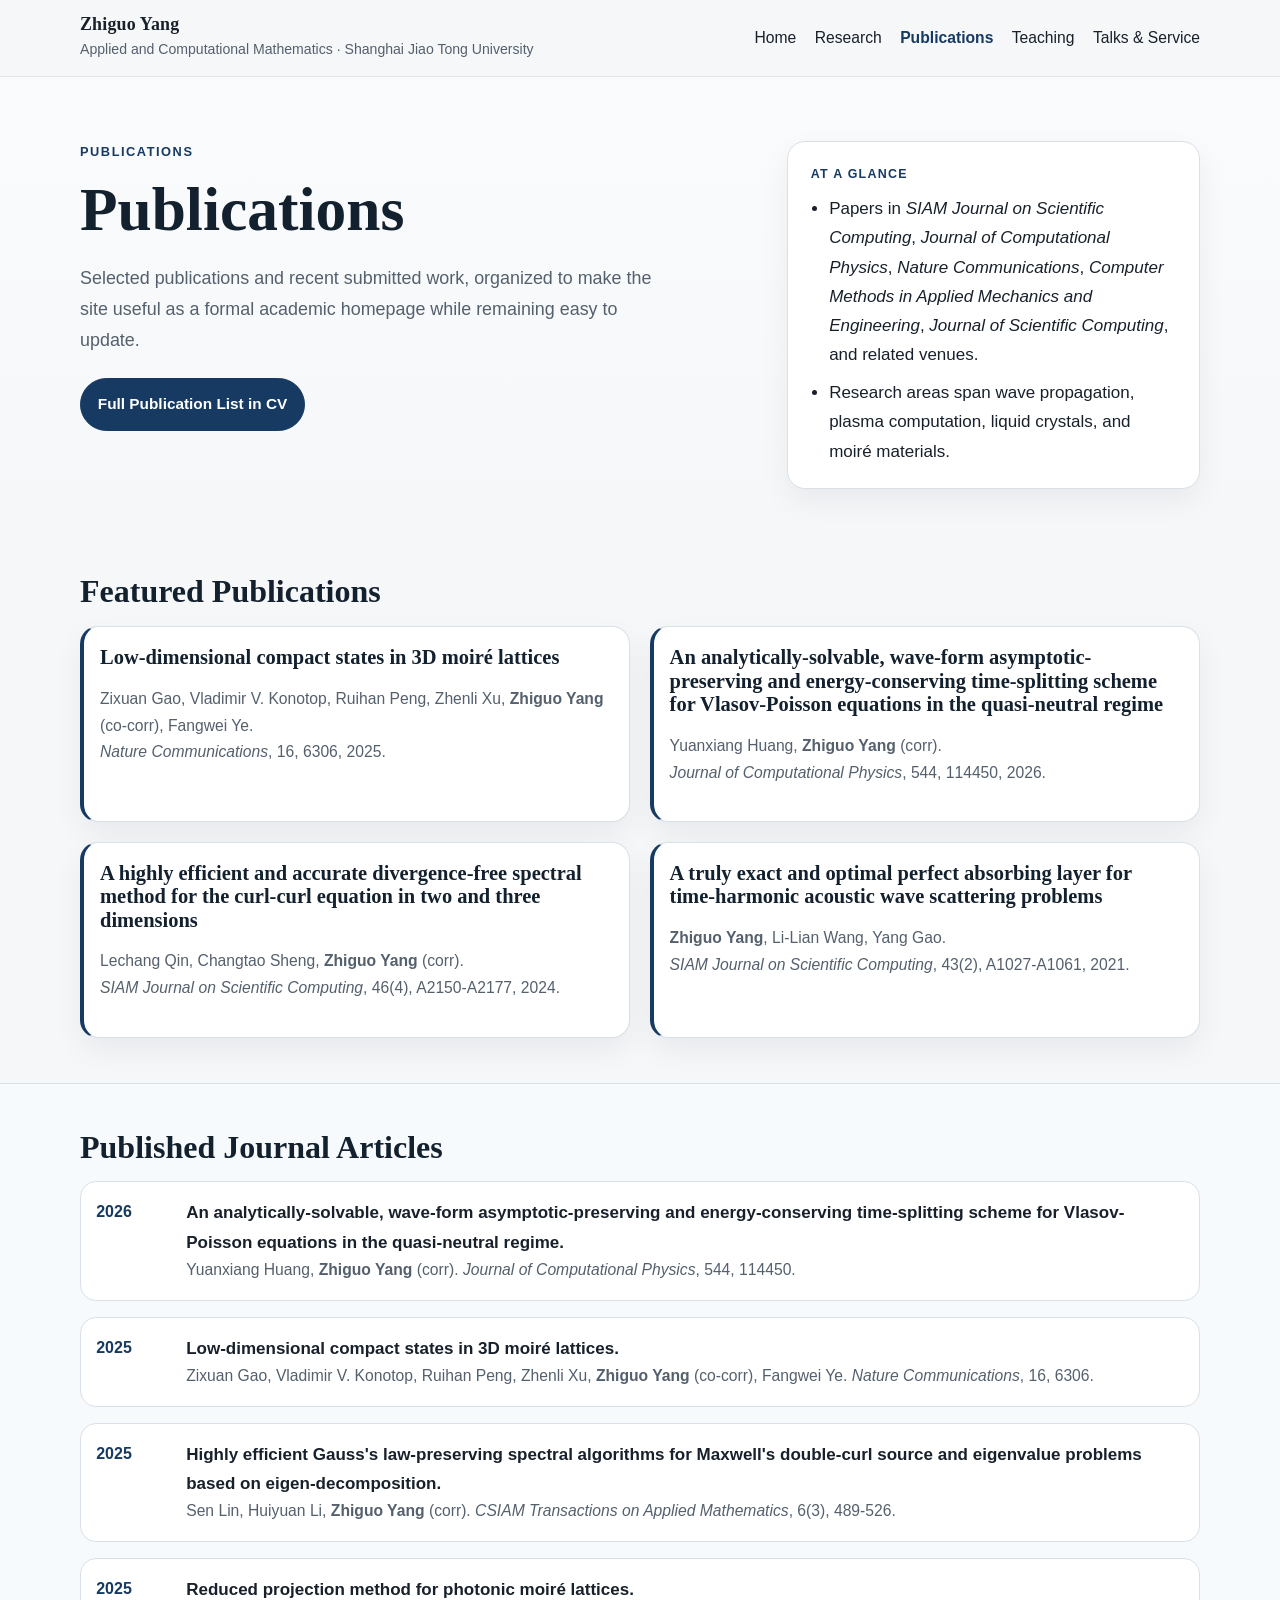
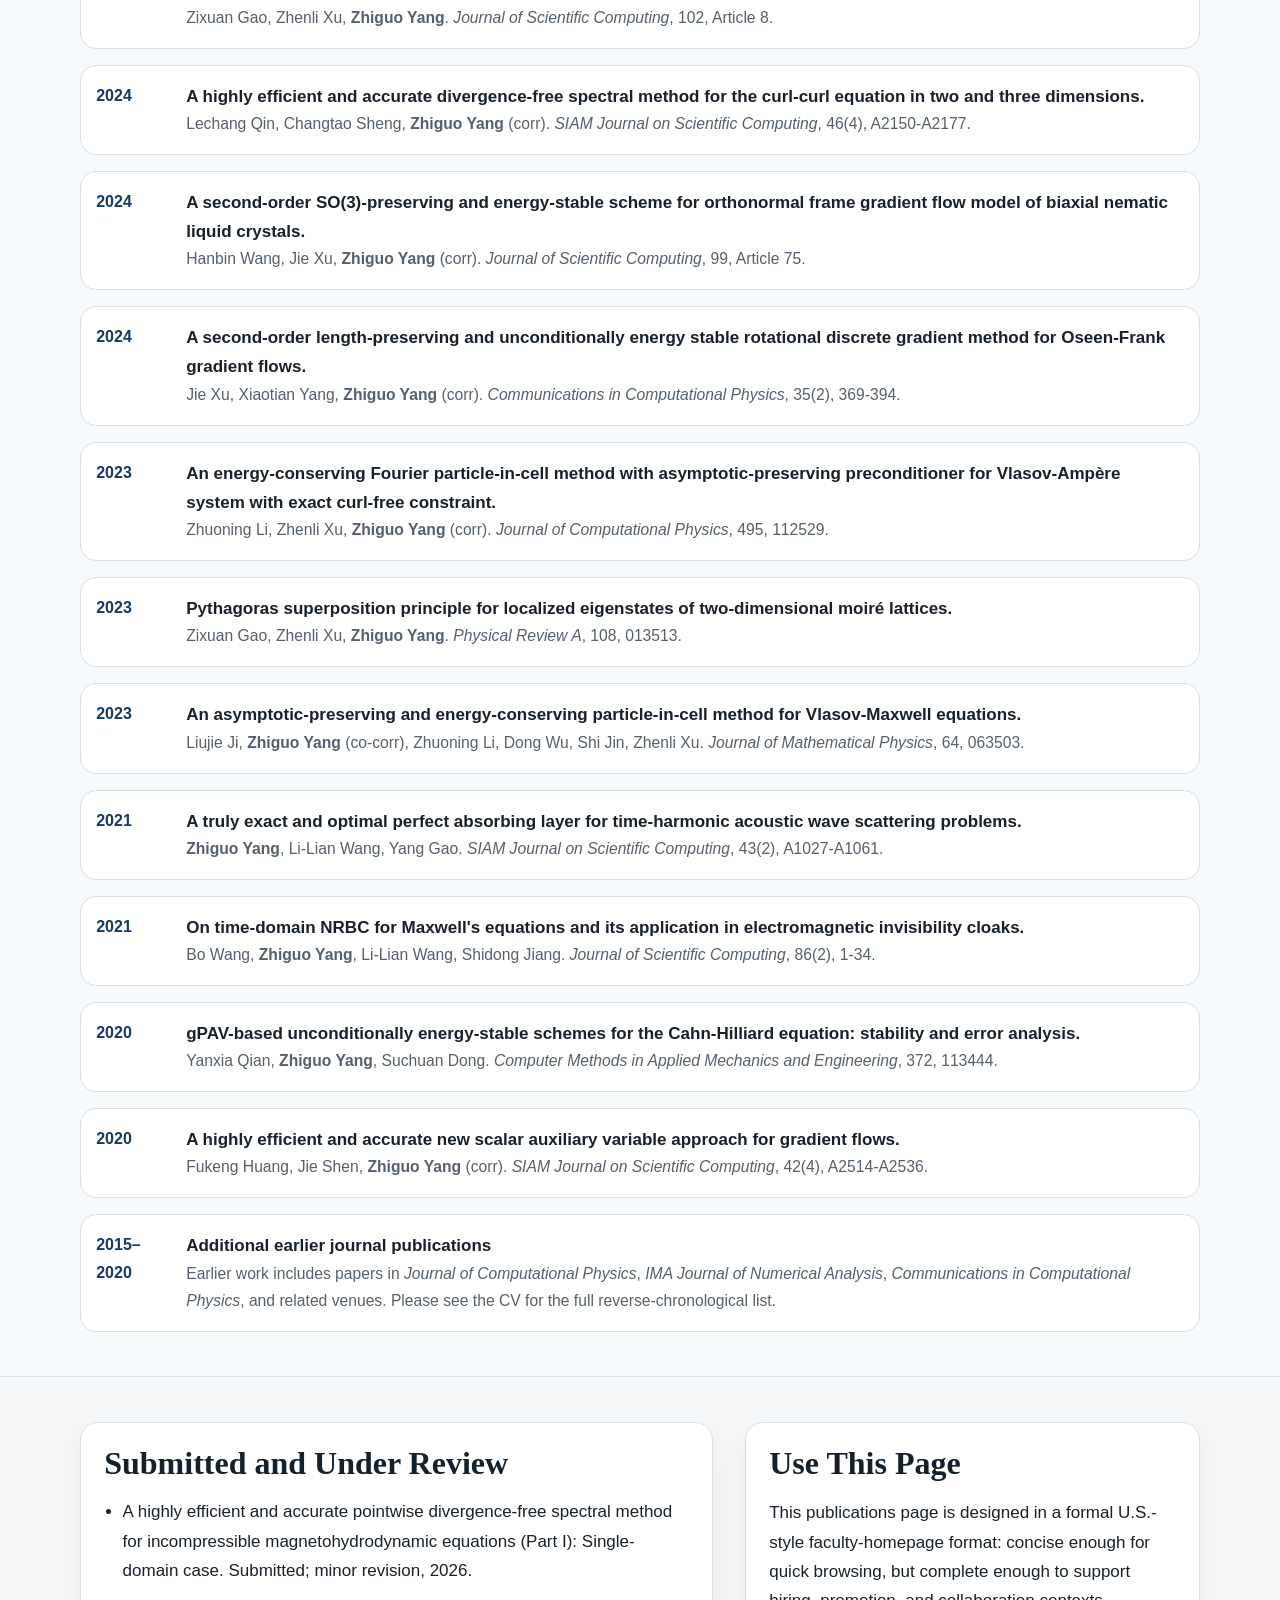
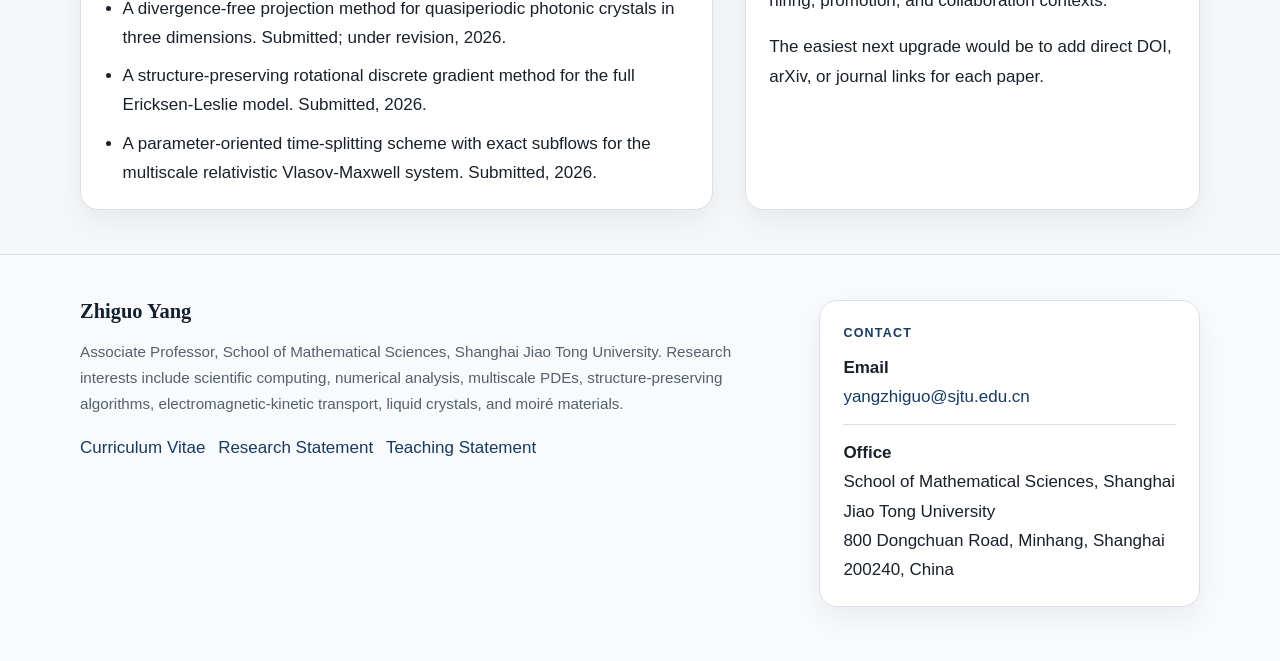
==== publications.html @ 79688517 "Add files via upload" ====
<!DOCTYPE html>
<html lang="en">
<head>
  <meta charset="UTF-8">
  <meta name="viewport" content="width=device-width, initial-scale=1.0">
  <title>Zhiguo Yang | Publications</title>
  <meta name="description" content="Zhiguo Yang | Applied and Computational Mathematics | Shanghai Jiao Tong University">
  <link rel="stylesheet" href="style.css">
</head>
<body>

<header class="site-header">
  <div class="container topbar">
    <div class="brand">
      <a class="brand-title" href="index.html">Zhiguo Yang</a>
      <div class="brand-sub">Applied and Computational Mathematics · Shanghai Jiao Tong University</div>
    </div>
    <nav class="nav" aria-label="Primary">
      <a href="index.html" >Home</a>
      <a href="research.html" >Research</a>
      <a href="publications.html" class="active">Publications</a>
      <a href="teaching.html" >Teaching</a>
      <a href="service.html" >Talks & Service</a>
    </nav>
  </div>
</header>


<section class="hero">
  <div class="container hero-grid">
    <div>
      <div class="kicker">Publications</div>
      <h1>Publications</h1>
      <p class="lead">
        Selected publications and recent submitted work, organized to make the site useful as a
        formal academic homepage while remaining easy to update.
      </p>
      <div class="button-row">
        <a class="btn primary" href="ZhiguoYangCV.pdf">Full Publication List in CV</a>
      </div>
    </div>
    <div class="panel">
      <div class="label">At a Glance</div>
      <ul class="clean-list">
        <li>Papers in <em>SIAM Journal on Scientific Computing</em>, <em>Journal of Computational Physics</em>, <em>Nature Communications</em>, <em>Computer Methods in Applied Mechanics and Engineering</em>, <em>Journal of Scientific Computing</em>, and related venues.</li>
        <li>Research areas span wave propagation, plasma computation, liquid crystals, and moiré materials.</li>
      </ul>
    </div>
  </div>
</section>

<section class="section">
  <div class="container">
    <h2>Featured Publications</h2>
    <div class="grid-2">
      <div class="card featured-paper">
        <h3>Low-dimensional compact states in 3D moiré lattices</h3>
        <p class="pub-meta">Zixuan Gao, Vladimir V. Konotop, Ruihan Peng, Zhenli Xu, <strong>Zhiguo Yang</strong> (co-corr), Fangwei Ye.<br><em>Nature Communications</em>, 16, 6306, 2025.</p>
      </div>
      <div class="card featured-paper">
        <h3>An analytically-solvable, wave-form asymptotic-preserving and energy-conserving time-splitting scheme for Vlasov-Poisson equations in the quasi-neutral regime</h3>
        <p class="pub-meta">Yuanxiang Huang, <strong>Zhiguo Yang</strong> (corr).<br><em>Journal of Computational Physics</em>, 544, 114450, 2026.</p>
      </div>
      <div class="card featured-paper">
        <h3>A highly efficient and accurate divergence-free spectral method for the curl-curl equation in two and three dimensions</h3>
        <p class="pub-meta">Lechang Qin, Changtao Sheng, <strong>Zhiguo Yang</strong> (corr).<br><em>SIAM Journal on Scientific Computing</em>, 46(4), A2150-A2177, 2024.</p>
      </div>
      <div class="card featured-paper">
        <h3>A truly exact and optimal perfect absorbing layer for time-harmonic acoustic wave scattering problems</h3>
        <p class="pub-meta"><strong>Zhiguo Yang</strong>, Li-Lian Wang, Yang Gao.<br><em>SIAM Journal on Scientific Computing</em>, 43(2), A1027-A1061, 2021.</p>
      </div>
    </div>
  </div>
</section>

<section class="section alt">
  <div class="container">
    <h2>Published Journal Articles</h2>
    <div class="pub-list">
      <div class="pub"><div class="pub-year">2026</div><div><div class="pub-title">An analytically-solvable, wave-form asymptotic-preserving and energy-conserving time-splitting scheme for Vlasov-Poisson equations in the quasi-neutral regime.</div><div class="pub-meta">Yuanxiang Huang, <strong>Zhiguo Yang</strong> (corr). <em>Journal of Computational Physics</em>, 544, 114450.</div></div></div>
      <div class="pub"><div class="pub-year">2025</div><div><div class="pub-title">Low-dimensional compact states in 3D moiré lattices.</div><div class="pub-meta">Zixuan Gao, Vladimir V. Konotop, Ruihan Peng, Zhenli Xu, <strong>Zhiguo Yang</strong> (co-corr), Fangwei Ye. <em>Nature Communications</em>, 16, 6306.</div></div></div>
      <div class="pub"><div class="pub-year">2025</div><div><div class="pub-title">Highly efficient Gauss's law-preserving spectral algorithms for Maxwell's double-curl source and eigenvalue problems based on eigen-decomposition.</div><div class="pub-meta">Sen Lin, Huiyuan Li, <strong>Zhiguo Yang</strong> (corr). <em>CSIAM Transactions on Applied Mathematics</em>, 6(3), 489-526.</div></div></div>
      <div class="pub"><div class="pub-year">2025</div><div><div class="pub-title">Reduced projection method for photonic moiré lattices.</div><div class="pub-meta">Zixuan Gao, Zhenli Xu, <strong>Zhiguo Yang</strong>. <em>Journal of Scientific Computing</em>, 102, Article 8.</div></div></div>
      <div class="pub"><div class="pub-year">2024</div><div><div class="pub-title">A highly efficient and accurate divergence-free spectral method for the curl-curl equation in two and three dimensions.</div><div class="pub-meta">Lechang Qin, Changtao Sheng, <strong>Zhiguo Yang</strong> (corr). <em>SIAM Journal on Scientific Computing</em>, 46(4), A2150-A2177.</div></div></div>
      <div class="pub"><div class="pub-year">2024</div><div><div class="pub-title">A second-order SO(3)-preserving and energy-stable scheme for orthonormal frame gradient flow model of biaxial nematic liquid crystals.</div><div class="pub-meta">Hanbin Wang, Jie Xu, <strong>Zhiguo Yang</strong> (corr). <em>Journal of Scientific Computing</em>, 99, Article 75.</div></div></div>
      <div class="pub"><div class="pub-year">2024</div><div><div class="pub-title">A second-order length-preserving and unconditionally energy stable rotational discrete gradient method for Oseen-Frank gradient flows.</div><div class="pub-meta">Jie Xu, Xiaotian Yang, <strong>Zhiguo Yang</strong> (corr). <em>Communications in Computational Physics</em>, 35(2), 369-394.</div></div></div>
      <div class="pub"><div class="pub-year">2023</div><div><div class="pub-title">An energy-conserving Fourier particle-in-cell method with asymptotic-preserving preconditioner for Vlasov-Ampère system with exact curl-free constraint.</div><div class="pub-meta">Zhuoning Li, Zhenli Xu, <strong>Zhiguo Yang</strong> (corr). <em>Journal of Computational Physics</em>, 495, 112529.</div></div></div>
      <div class="pub"><div class="pub-year">2023</div><div><div class="pub-title">Pythagoras superposition principle for localized eigenstates of two-dimensional moiré lattices.</div><div class="pub-meta">Zixuan Gao, Zhenli Xu, <strong>Zhiguo Yang</strong>. <em>Physical Review A</em>, 108, 013513.</div></div></div>
      <div class="pub"><div class="pub-year">2023</div><div><div class="pub-title">An asymptotic-preserving and energy-conserving particle-in-cell method for Vlasov-Maxwell equations.</div><div class="pub-meta">Liujie Ji, <strong>Zhiguo Yang</strong> (co-corr), Zhuoning Li, Dong Wu, Shi Jin, Zhenli Xu. <em>Journal of Mathematical Physics</em>, 64, 063503.</div></div></div>
      <div class="pub"><div class="pub-year">2021</div><div><div class="pub-title">A truly exact and optimal perfect absorbing layer for time-harmonic acoustic wave scattering problems.</div><div class="pub-meta"><strong>Zhiguo Yang</strong>, Li-Lian Wang, Yang Gao. <em>SIAM Journal on Scientific Computing</em>, 43(2), A1027-A1061.</div></div></div>
      <div class="pub"><div class="pub-year">2021</div><div><div class="pub-title">On time-domain NRBC for Maxwell's equations and its application in electromagnetic invisibility cloaks.</div><div class="pub-meta">Bo Wang, <strong>Zhiguo Yang</strong>, Li-Lian Wang, Shidong Jiang. <em>Journal of Scientific Computing</em>, 86(2), 1-34.</div></div></div>
      <div class="pub"><div class="pub-year">2020</div><div><div class="pub-title">gPAV-based unconditionally energy-stable schemes for the Cahn-Hilliard equation: stability and error analysis.</div><div class="pub-meta">Yanxia Qian, <strong>Zhiguo Yang</strong>, Suchuan Dong. <em>Computer Methods in Applied Mechanics and Engineering</em>, 372, 113444.</div></div></div>
      <div class="pub"><div class="pub-year">2020</div><div><div class="pub-title">A highly efficient and accurate new scalar auxiliary variable approach for gradient flows.</div><div class="pub-meta">Fukeng Huang, Jie Shen, <strong>Zhiguo Yang</strong> (corr). <em>SIAM Journal on Scientific Computing</em>, 42(4), A2514-A2536.</div></div></div>
      <div class="pub"><div class="pub-year">2015–2020</div><div><div class="pub-title">Additional earlier journal publications</div><div class="pub-meta">Earlier work includes papers in <em>Journal of Computational Physics</em>, <em>IMA Journal of Numerical Analysis</em>, <em>Communications in Computational Physics</em>, and related venues. Please see the CV for the full reverse-chronological list.</div></div></div>
    </div>
  </div>
</section>

<section class="section">
  <div class="container two-col">
    <div class="panel">
      <h2>Submitted and Under Review</h2>
      <ul class="clean-list">
        <li>A highly efficient and accurate pointwise divergence-free spectral method for incompressible magnetohydrodynamic equations (Part I): Single-domain case. Submitted; minor revision, 2026.</li>
        <li>A divergence-free projection method for quasiperiodic photonic crystals in three dimensions. Submitted; under revision, 2026.</li>
        <li>A structure-preserving rotational discrete gradient method for the full Ericksen-Leslie model. Submitted, 2026.</li>
        <li>A parameter-oriented time-splitting scheme with exact subflows for the multiscale relativistic Vlasov-Maxwell system. Submitted, 2026.</li>
      </ul>
    </div>
    <div class="panel">
      <h2>Use This Page</h2>
      <p>
        This publications page is designed in a formal U.S.-style faculty-homepage format:
        concise enough for quick browsing, but complete enough to support hiring, promotion,
        and collaboration contexts.
      </p>
      <p>
        The easiest next upgrade would be to add direct DOI, arXiv, or journal links for each paper.
      </p>
    </div>
  </div>
</section>


<footer class="site-footer">
  <div class="container footer-grid">
    <div>
      <h3>Zhiguo Yang</h3>
      <p class="notice">
        Associate Professor, School of Mathematical Sciences, Shanghai Jiao Tong University.
        Research interests include scientific computing, numerical analysis, multiscale PDEs,
        structure-preserving algorithms, electromagnetic-kinetic transport, liquid crystals, and moiré materials.
      </p>
      <div class="footer-links">
        <a href="ZhiguoYangCV.pdf">Curriculum Vitae</a>
        <a href="ResearchStatement-ZhiguoYang.pdf">Research Statement</a>
        <a href="TeachingStatement-ZhiguoYang.pdf">Teaching Statement</a>
      </div>
    </div>
    <div class="panel">
      <div class="label">Contact</div>
      <div class="meta-list">
        <div class="meta-item"><strong>Email</strong><br><a href="mailto:yangzhiguo@sjtu.edu.cn">yangzhiguo@sjtu.edu.cn</a></div>
        <div class="meta-item"><strong>Office</strong><br>School of Mathematical Sciences, Shanghai Jiao Tong University<br>800 Dongchuan Road, Minhang, Shanghai 200240, China</div>
      </div>
    </div>
  </div>
</footer>

</body>
</html>
---- style.css ----
:root{
  --bg:#f6f7f9;
  --paper:#ffffff;
  --ink:#18212b;
  --muted:#55606d;
  --line:#d9e0e7;
  --accent:#173a63;
  --accent-2:#2f5d8a;
  --soft:#edf3f8;
  --soft-2:#f7fafc;
  --max:1120px;
  --shadow:0 12px 30px rgba(15,23,42,.06);
}

*{box-sizing:border-box}
html{scroll-behavior:smooth}
body{
  margin:0;
  background:var(--bg);
  color:var(--ink);
  font:17px/1.72 -apple-system,BlinkMacSystemFont,"Segoe UI",Roboto,Arial,sans-serif;
}
img{max-width:100%;display:block}
a{color:var(--accent);text-decoration:none}
a:hover{text-decoration:underline}
p,li{color:var(--ink)}
small,.muted{color:var(--muted)}
.container{width:min(var(--max), calc(100% - 2rem)); margin:0 auto}

.site-header{
  position:sticky; top:0; z-index:50;
  background:rgba(246,247,249,.94);
  backdrop-filter:blur(12px);
  border-bottom:1px solid rgba(217,224,231,.9);
}
.topbar{
  display:flex; align-items:center; justify-content:space-between;
  gap:1rem; padding:.95rem 0;
}
.brand{
  display:flex; flex-direction:column;
}
.brand-title{
  font:700 1.12rem/1.1 Georgia,"Times New Roman",serif;
  letter-spacing:.01em; color:var(--ink);
}
.brand-sub{
  font-size:.88rem; color:var(--muted); margin-top:.12rem;
}
.nav{
  display:flex; gap:1.15rem; flex-wrap:wrap; align-items:center;
}
.nav a{
  color:var(--ink); font-size:.98rem;
}
.nav a.active{
  color:var(--accent);
  font-weight:600;
}
.hero{
  padding:4rem 0 2.5rem;
  background:linear-gradient(180deg, #f9fbfd 0%, #f6f7f9 100%);
}
.hero-grid{
  display:grid; grid-template-columns:1.55fr .95fr; gap:2rem;
}
.kicker{
  color:var(--accent);
  text-transform:uppercase;
  letter-spacing:.12em;
  font-size:.8rem;
  font-weight:700;
  margin-bottom:.7rem;
}
h1,h2,h3,h4{
  font-family:Georgia,"Times New Roman",serif;
  line-height:1.15;
  color:#13202e;
}
h1{font-size:clamp(2.35rem,4.8vw,4.2rem); margin:.1rem 0 .9rem}
h2{font-size:2rem; margin:0 0 1rem}
h3{font-size:1.28rem; margin:0 0 .7rem}
h4{font-size:1.02rem; margin:0 0 .35rem}
.lead{
  color:var(--muted);
  font-size:1.12rem;
  max-width:60ch;
}
.button-row{display:flex; gap:.75rem; flex-wrap:wrap; margin-top:1.4rem}
.btn{
  display:inline-flex; align-items:center; gap:.45rem;
  padding:.78rem 1.05rem; border-radius:999px;
  border:1px solid var(--line); background:var(--paper); color:var(--ink);
  font-weight:600; font-size:.96rem;
}
.btn.primary{
  background:var(--accent); color:#fff; border-color:var(--accent);
}
.btn.subtle{
  background:var(--soft);
}
.page-hero-meta{
  display:flex; flex-wrap:wrap; gap:1rem 1.25rem; margin-top:1.1rem;
  color:var(--muted); font-size:.98rem;
}
.panel, .card{
  background:var(--paper);
  border:1px solid var(--line);
  border-radius:18px;
  box-shadow:var(--shadow);
}
.panel{padding:1.35rem 1.45rem}
.card{padding:1.2rem 1.25rem}
.side-stack{display:grid; gap:1rem}
.label{
  font-size:.78rem;
  text-transform:uppercase;
  letter-spacing:.1em;
  font-weight:700;
  color:var(--accent);
  margin-bottom:.55rem;
}
.meta-list{
  display:grid; gap:.8rem;
}
.meta-item + .meta-item{padding-top:.8rem; border-top:1px solid var(--line)}
.section{padding:2.8rem 0}
.section.alt{
  background:var(--soft-2);
  border-top:1px solid var(--line);
  border-bottom:1px solid var(--line);
}
.two-col{display:grid; grid-template-columns:1.28fr .92fr; gap:2rem}
.grid-3{display:grid; grid-template-columns:repeat(3,1fr); gap:1.2rem}
.grid-2{display:grid; grid-template-columns:repeat(2,1fr); gap:1.2rem}
.tag-row{display:flex; gap:.55rem; flex-wrap:wrap}
.tag{
  display:inline-flex; align-items:center;
  border:1px solid #d6e3f1; background:var(--soft);
  color:var(--accent); border-radius:999px;
  padding:.38rem .72rem; font-size:.93rem;
}
.clean-list{margin:0; padding-left:1.15rem}
.clean-list li + li{margin-top:.55rem}
.compact-list{margin:0; padding-left:1.1rem}
.compact-list li + li{margin-top:.3rem}
.timeline{display:grid; gap:.9rem}
.timeline-item{
  display:grid; grid-template-columns:160px 1fr; gap:1rem;
  padding:.95rem 0;
  border-top:1px solid var(--line);
}
.timeline-item:first-child{border-top:none; padding-top:0}
.time{
  color:var(--accent); font-weight:700; font-size:.98rem;
}
.pub-list{display:grid; gap:1rem}
.pub{
  display:grid; grid-template-columns:74px 1fr; gap:1rem;
  padding:1rem 1rem 1rem .95rem;
  background:var(--paper);
  border:1px solid var(--line);
  border-radius:16px;
}
.pub-year{
  color:var(--accent); font-weight:700; font-size:1rem;
}
.pub-title{font-weight:700}
.pub-meta{color:var(--muted); font-size:.98rem}
.featured-paper{
  border-left:4px solid var(--accent);
  padding-left:1rem;
}
.split{
  display:flex; justify-content:space-between; gap:1rem; flex-wrap:wrap;
}
.kv{display:grid; gap:.35rem}
.kv strong{font-size:1rem}
.callout{
  background:linear-gradient(180deg,#fff,#f9fbfd);
}
blockquote{
  margin:.2rem 0 0;
  padding:0 0 0 1rem;
  border-left:3px solid #b7c7d8;
  color:#334457;
}
.site-footer{
  padding:2.8rem 0 3.4rem;
  border-top:1px solid var(--line);
  background:#f8fafc;
}
.footer-grid{
  display:grid; grid-template-columns:1.3fr .7fr; gap:2rem;
}
.footer-links{
  display:flex; gap:.8rem; flex-wrap:wrap; margin-top:.7rem
}
.notice{
  font-size:.95rem; color:var(--muted)
}
.table-like{display:grid; gap:.8rem}
.table-row{
  display:grid; grid-template-columns:160px 1fr;
  gap:1rem; padding:.8rem 0; border-top:1px solid var(--line);
}
.table-row:first-child{border-top:none; padding-top:0}
hr.sep{
  border:none; border-top:1px solid var(--line); margin:1.4rem 0;
}
@media (max-width: 960px){
  .hero-grid,.two-col,.grid-3,.grid-2,.footer-grid{grid-template-columns:1fr}
}
@media (max-width: 720px){
  body{font-size:16px}
  .topbar{flex-direction:column; align-items:flex-start}
  .timeline-item,.table-row,.pub{grid-template-columns:1fr}
}
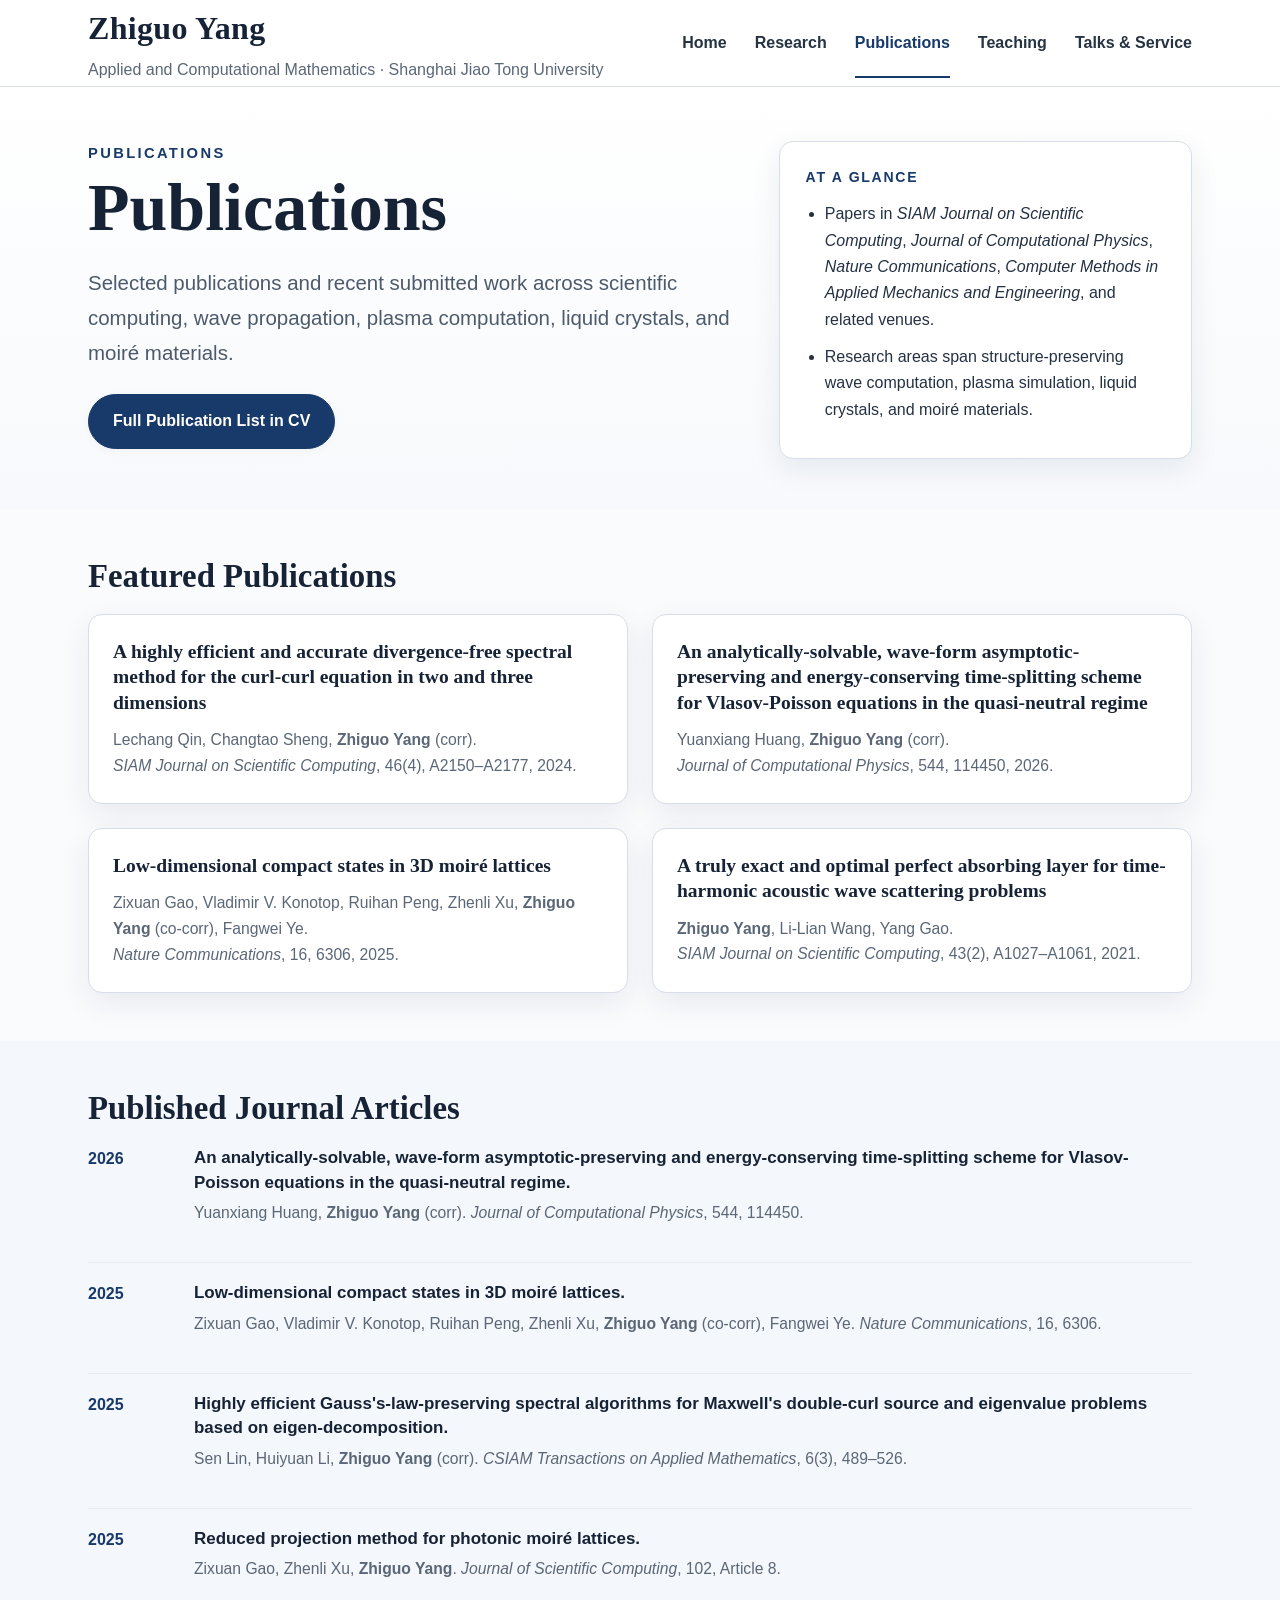
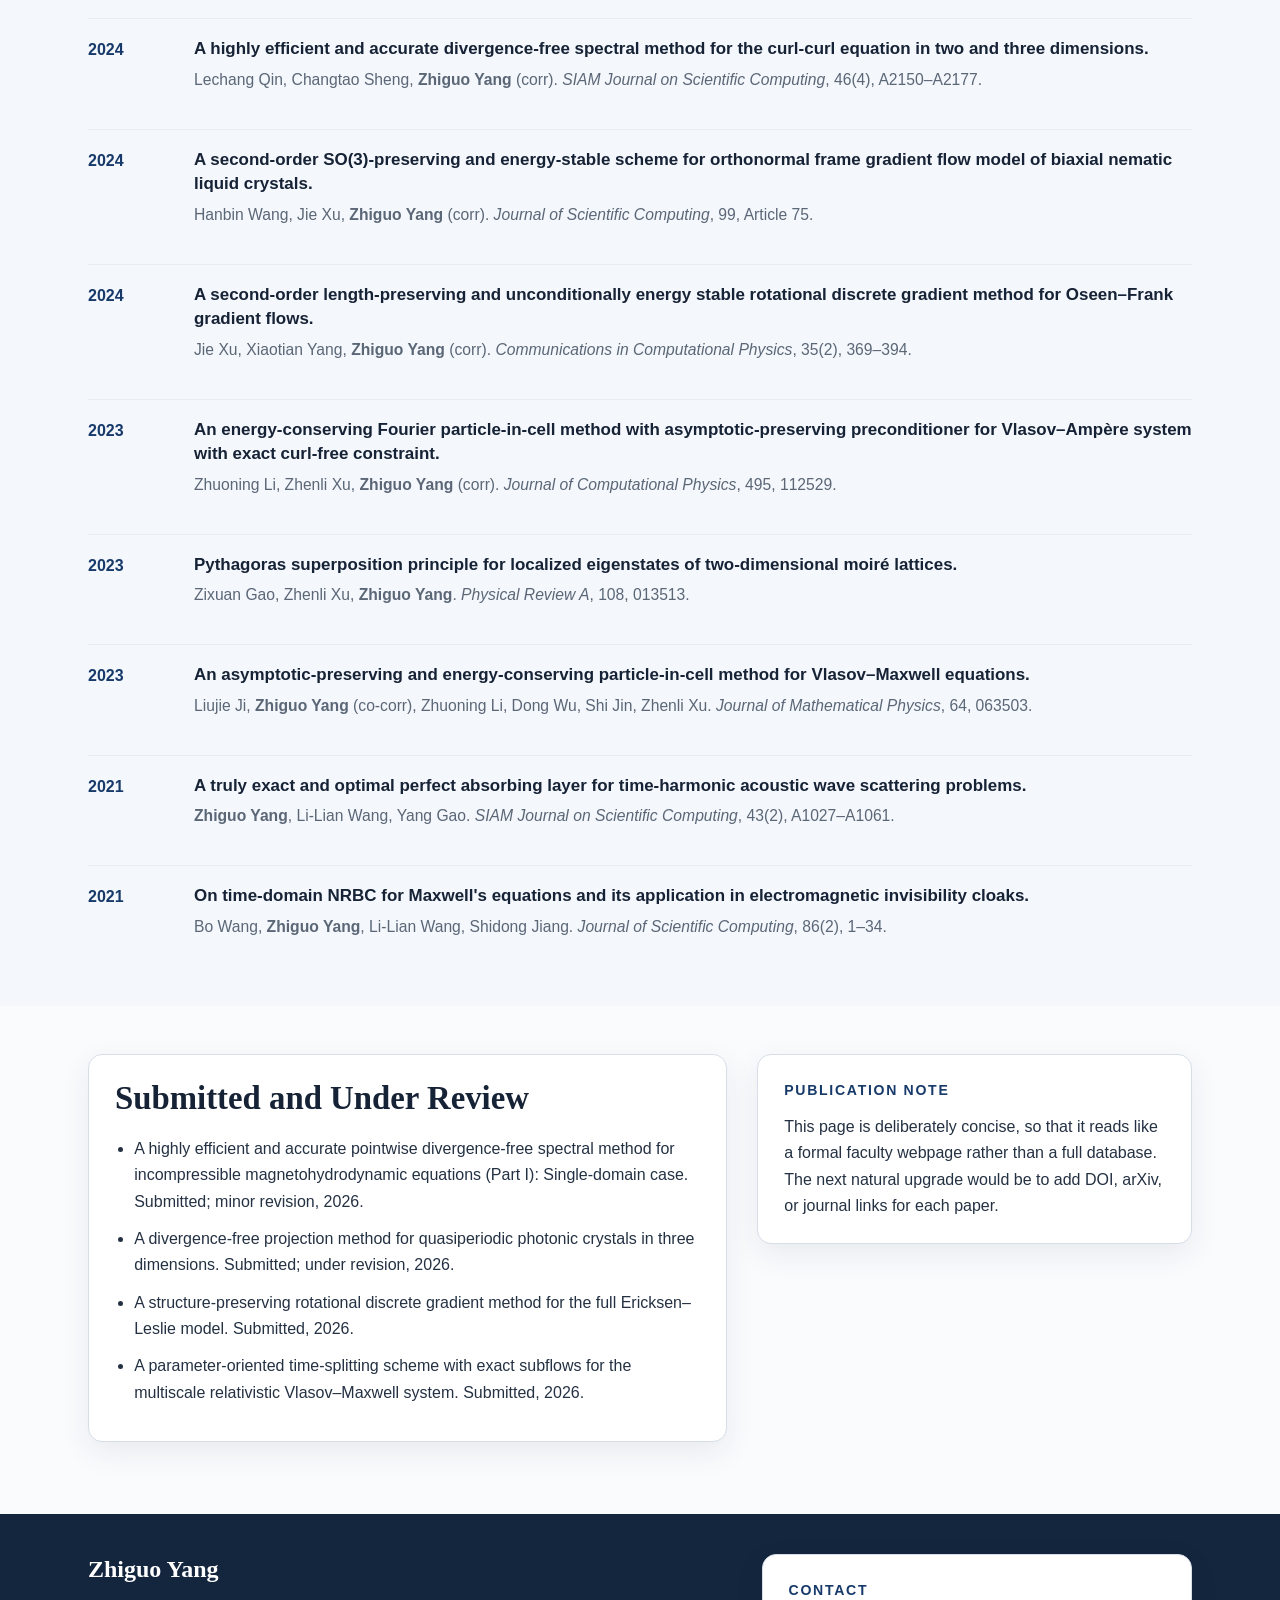
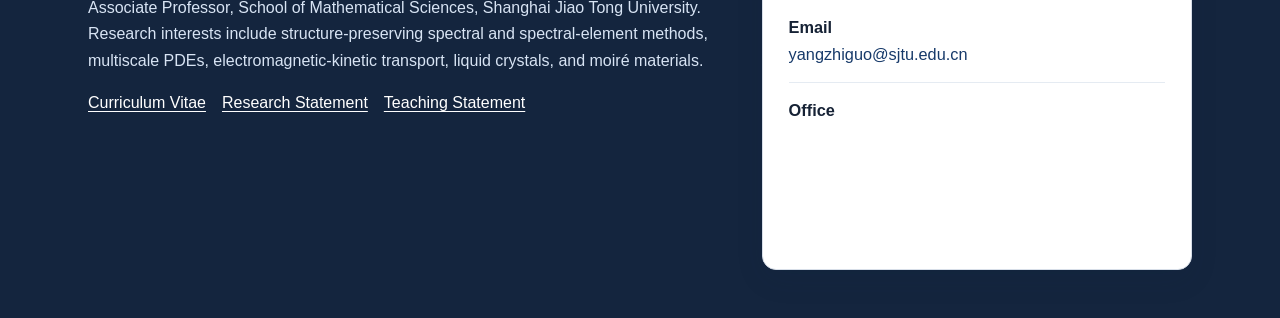
==== commit b5f73e94: "Add files via upload" ====
--- a/publications.html
+++ b/publications.html
@@ -1,135 +1,49 @@
 <!DOCTYPE html>
-<html lang="en">
-<head>
-  <meta charset="UTF-8">
-  <meta name="viewport" content="width=device-width, initial-scale=1.0">
-  <title>Zhiguo Yang | Publications</title>
-  <meta name="description" content="Zhiguo Yang | Applied and Computational Mathematics | Shanghai Jiao Tong University">
-  <link rel="stylesheet" href="style.css">
-</head>
-<body>
-
-<header class="site-header">
+<html lang="en"><head><meta charset="UTF-8"><meta name="viewport" content="width=device-width, initial-scale=1.0"><title>Zhiguo Yang | Publications</title><meta name="description" content="Zhiguo Yang | Publications"><link rel="stylesheet" href="style.css"></head><body><header class="site-header">
   <div class="container topbar">
     <div class="brand">
       <a class="brand-title" href="index.html">Zhiguo Yang</a>
       <div class="brand-sub">Applied and Computational Mathematics · Shanghai Jiao Tong University</div>
     </div>
     <nav class="nav" aria-label="Primary">
-      <a href="index.html" >Home</a>
-      <a href="research.html" >Research</a>
+      <a href="index.html">Home</a>
+      <a href="research.html">Research</a>
       <a href="publications.html" class="active">Publications</a>
-      <a href="teaching.html" >Teaching</a>
-      <a href="service.html" >Talks & Service</a>
+      <a href="teaching.html">Teaching</a>
+      <a href="service.html">Talks & Service</a>
     </nav>
   </div>
 </header>
-
-
-<section class="hero">
-  <div class="container hero-grid">
-    <div>
-      <div class="kicker">Publications</div>
-      <h1>Publications</h1>
-      <p class="lead">
-        Selected publications and recent submitted work, organized to make the site useful as a
-        formal academic homepage while remaining easy to update.
-      </p>
-      <div class="button-row">
-        <a class="btn primary" href="ZhiguoYangCV.pdf">Full Publication List in CV</a>
-      </div>
-    </div>
-    <div class="panel">
-      <div class="label">At a Glance</div>
-      <ul class="clean-list">
-        <li>Papers in <em>SIAM Journal on Scientific Computing</em>, <em>Journal of Computational Physics</em>, <em>Nature Communications</em>, <em>Computer Methods in Applied Mechanics and Engineering</em>, <em>Journal of Scientific Computing</em>, and related venues.</li>
-        <li>Research areas span wave propagation, plasma computation, liquid crystals, and moiré materials.</li>
-      </ul>
-    </div>
-  </div>
-</section>
-
-<section class="section">
-  <div class="container">
-    <h2>Featured Publications</h2>
-    <div class="grid-2">
-      <div class="card featured-paper">
-        <h3>Low-dimensional compact states in 3D moiré lattices</h3>
-        <p class="pub-meta">Zixuan Gao, Vladimir V. Konotop, Ruihan Peng, Zhenli Xu, <strong>Zhiguo Yang</strong> (co-corr), Fangwei Ye.<br><em>Nature Communications</em>, 16, 6306, 2025.</p>
-      </div>
-      <div class="card featured-paper">
-        <h3>An analytically-solvable, wave-form asymptotic-preserving and energy-conserving time-splitting scheme for Vlasov-Poisson equations in the quasi-neutral regime</h3>
-        <p class="pub-meta">Yuanxiang Huang, <strong>Zhiguo Yang</strong> (corr).<br><em>Journal of Computational Physics</em>, 544, 114450, 2026.</p>
-      </div>
-      <div class="card featured-paper">
-        <h3>A highly efficient and accurate divergence-free spectral method for the curl-curl equation in two and three dimensions</h3>
-        <p class="pub-meta">Lechang Qin, Changtao Sheng, <strong>Zhiguo Yang</strong> (corr).<br><em>SIAM Journal on Scientific Computing</em>, 46(4), A2150-A2177, 2024.</p>
-      </div>
-      <div class="card featured-paper">
-        <h3>A truly exact and optimal perfect absorbing layer for time-harmonic acoustic wave scattering problems</h3>
-        <p class="pub-meta"><strong>Zhiguo Yang</strong>, Li-Lian Wang, Yang Gao.<br><em>SIAM Journal on Scientific Computing</em>, 43(2), A1027-A1061, 2021.</p>
-      </div>
-    </div>
-  </div>
-</section>
-
-<section class="section alt">
-  <div class="container">
-    <h2>Published Journal Articles</h2>
-    <div class="pub-list">
-      <div class="pub"><div class="pub-year">2026</div><div><div class="pub-title">An analytically-solvable, wave-form asymptotic-preserving and energy-conserving time-splitting scheme for Vlasov-Poisson equations in the quasi-neutral regime.</div><div class="pub-meta">Yuanxiang Huang, <strong>Zhiguo Yang</strong> (corr). <em>Journal of Computational Physics</em>, 544, 114450.</div></div></div>
-      <div class="pub"><div class="pub-year">2025</div><div><div class="pub-title">Low-dimensional compact states in 3D moiré lattices.</div><div class="pub-meta">Zixuan Gao, Vladimir V. Konotop, Ruihan Peng, Zhenli Xu, <strong>Zhiguo Yang</strong> (co-corr), Fangwei Ye. <em>Nature Communications</em>, 16, 6306.</div></div></div>
-      <div class="pub"><div class="pub-year">2025</div><div><div class="pub-title">Highly efficient Gauss's law-preserving spectral algorithms for Maxwell's double-curl source and eigenvalue problems based on eigen-decomposition.</div><div class="pub-meta">Sen Lin, Huiyuan Li, <strong>Zhiguo Yang</strong> (corr). <em>CSIAM Transactions on Applied Mathematics</em>, 6(3), 489-526.</div></div></div>
-      <div class="pub"><div class="pub-year">2025</div><div><div class="pub-title">Reduced projection method for photonic moiré lattices.</div><div class="pub-meta">Zixuan Gao, Zhenli Xu, <strong>Zhiguo Yang</strong>. <em>Journal of Scientific Computing</em>, 102, Article 8.</div></div></div>
-      <div class="pub"><div class="pub-year">2024</div><div><div class="pub-title">A highly efficient and accurate divergence-free spectral method for the curl-curl equation in two and three dimensions.</div><div class="pub-meta">Lechang Qin, Changtao Sheng, <strong>Zhiguo Yang</strong> (corr). <em>SIAM Journal on Scientific Computing</em>, 46(4), A2150-A2177.</div></div></div>
-      <div class="pub"><div class="pub-year">2024</div><div><div class="pub-title">A second-order SO(3)-preserving and energy-stable scheme for orthonormal frame gradient flow model of biaxial nematic liquid crystals.</div><div class="pub-meta">Hanbin Wang, Jie Xu, <strong>Zhiguo Yang</strong> (corr). <em>Journal of Scientific Computing</em>, 99, Article 75.</div></div></div>
-      <div class="pub"><div class="pub-year">2024</div><div><div class="pub-title">A second-order length-preserving and unconditionally energy stable rotational discrete gradient method for Oseen-Frank gradient flows.</div><div class="pub-meta">Jie Xu, Xiaotian Yang, <strong>Zhiguo Yang</strong> (corr). <em>Communications in Computational Physics</em>, 35(2), 369-394.</div></div></div>
-      <div class="pub"><div class="pub-year">2023</div><div><div class="pub-title">An energy-conserving Fourier particle-in-cell method with asymptotic-preserving preconditioner for Vlasov-Ampère system with exact curl-free constraint.</div><div class="pub-meta">Zhuoning Li, Zhenli Xu, <strong>Zhiguo Yang</strong> (corr). <em>Journal of Computational Physics</em>, 495, 112529.</div></div></div>
-      <div class="pub"><div class="pub-year">2023</div><div><div class="pub-title">Pythagoras superposition principle for localized eigenstates of two-dimensional moiré lattices.</div><div class="pub-meta">Zixuan Gao, Zhenli Xu, <strong>Zhiguo Yang</strong>. <em>Physical Review A</em>, 108, 013513.</div></div></div>
-      <div class="pub"><div class="pub-year">2023</div><div><div class="pub-title">An asymptotic-preserving and energy-conserving particle-in-cell method for Vlasov-Maxwell equations.</div><div class="pub-meta">Liujie Ji, <strong>Zhiguo Yang</strong> (co-corr), Zhuoning Li, Dong Wu, Shi Jin, Zhenli Xu. <em>Journal of Mathematical Physics</em>, 64, 063503.</div></div></div>
-      <div class="pub"><div class="pub-year">2021</div><div><div class="pub-title">A truly exact and optimal perfect absorbing layer for time-harmonic acoustic wave scattering problems.</div><div class="pub-meta"><strong>Zhiguo Yang</strong>, Li-Lian Wang, Yang Gao. <em>SIAM Journal on Scientific Computing</em>, 43(2), A1027-A1061.</div></div></div>
-      <div class="pub"><div class="pub-year">2021</div><div><div class="pub-title">On time-domain NRBC for Maxwell's equations and its application in electromagnetic invisibility cloaks.</div><div class="pub-meta">Bo Wang, <strong>Zhiguo Yang</strong>, Li-Lian Wang, Shidong Jiang. <em>Journal of Scientific Computing</em>, 86(2), 1-34.</div></div></div>
-      <div class="pub"><div class="pub-year">2020</div><div><div class="pub-title">gPAV-based unconditionally energy-stable schemes for the Cahn-Hilliard equation: stability and error analysis.</div><div class="pub-meta">Yanxia Qian, <strong>Zhiguo Yang</strong>, Suchuan Dong. <em>Computer Methods in Applied Mechanics and Engineering</em>, 372, 113444.</div></div></div>
-      <div class="pub"><div class="pub-year">2020</div><div><div class="pub-title">A highly efficient and accurate new scalar auxiliary variable approach for gradient flows.</div><div class="pub-meta">Fukeng Huang, Jie Shen, <strong>Zhiguo Yang</strong> (corr). <em>SIAM Journal on Scientific Computing</em>, 42(4), A2514-A2536.</div></div></div>
-      <div class="pub"><div class="pub-year">2015–2020</div><div><div class="pub-title">Additional earlier journal publications</div><div class="pub-meta">Earlier work includes papers in <em>Journal of Computational Physics</em>, <em>IMA Journal of Numerical Analysis</em>, <em>Communications in Computational Physics</em>, and related venues. Please see the CV for the full reverse-chronological list.</div></div></div>
-    </div>
-  </div>
-</section>
-
-<section class="section">
-  <div class="container two-col">
-    <div class="panel">
-      <h2>Submitted and Under Review</h2>
-      <ul class="clean-list">
-        <li>A highly efficient and accurate pointwise divergence-free spectral method for incompressible magnetohydrodynamic equations (Part I): Single-domain case. Submitted; minor revision, 2026.</li>
-        <li>A divergence-free projection method for quasiperiodic photonic crystals in three dimensions. Submitted; under revision, 2026.</li>
-        <li>A structure-preserving rotational discrete gradient method for the full Ericksen-Leslie model. Submitted, 2026.</li>
-        <li>A parameter-oriented time-splitting scheme with exact subflows for the multiscale relativistic Vlasov-Maxwell system. Submitted, 2026.</li>
-      </ul>
-    </div>
-    <div class="panel">
-      <h2>Use This Page</h2>
-      <p>
-        This publications page is designed in a formal U.S.-style faculty-homepage format:
-        concise enough for quick browsing, but complete enough to support hiring, promotion,
-        and collaboration contexts.
-      </p>
-      <p>
-        The easiest next upgrade would be to add direct DOI, arXiv, or journal links for each paper.
-      </p>
-    </div>
-  </div>
-</section>
-
-
+<section class="hero"><div class="container hero-grid"><div><div class="kicker">Publications</div><h1>Publications</h1><p class="lead">Selected publications and recent submitted work across scientific computing, wave propagation, plasma computation, liquid crystals, and moiré materials.</p><div class="button-row"><a class="btn primary" href="ZhiguoYangCV.pdf">Full Publication List in CV</a></div></div><div class="panel"><div class="label">At a Glance</div><ul class="clean-list"><li>Papers in <em>SIAM Journal on Scientific Computing</em>, <em>Journal of Computational Physics</em>, <em>Nature Communications</em>, <em>Computer Methods in Applied Mechanics and Engineering</em>, and related venues.</li><li>Research areas span structure-preserving wave computation, plasma simulation, liquid crystals, and moiré materials.</li></ul></div></div></section>
+<section class="section"><div class="container"><h2>Featured Publications</h2><div class="grid-2">
+<div class="card featured-paper"><h3>A highly efficient and accurate divergence-free spectral method for the curl-curl equation in two and three dimensions</h3><p class="pub-meta">Lechang Qin, Changtao Sheng, <strong>Zhiguo Yang</strong> (corr).<br><em>SIAM Journal on Scientific Computing</em>, 46(4), A2150–A2177, 2024.</p></div>
+<div class="card featured-paper"><h3>An analytically-solvable, wave-form asymptotic-preserving and energy-conserving time-splitting scheme for Vlasov-Poisson equations in the quasi-neutral regime</h3><p class="pub-meta">Yuanxiang Huang, <strong>Zhiguo Yang</strong> (corr).<br><em>Journal of Computational Physics</em>, 544, 114450, 2026.</p></div>
+<div class="card featured-paper"><h3>Low-dimensional compact states in 3D moiré lattices</h3><p class="pub-meta">Zixuan Gao, Vladimir V. Konotop, Ruihan Peng, Zhenli Xu, <strong>Zhiguo Yang</strong> (co-corr), Fangwei Ye.<br><em>Nature Communications</em>, 16, 6306, 2025.</p></div>
+<div class="card featured-paper"><h3>A truly exact and optimal perfect absorbing layer for time-harmonic acoustic wave scattering problems</h3><p class="pub-meta"><strong>Zhiguo Yang</strong>, Li-Lian Wang, Yang Gao.<br><em>SIAM Journal on Scientific Computing</em>, 43(2), A1027–A1061, 2021.</p></div>
+</div></div></section>
+<section class="section alt"><div class="container"><h2>Published Journal Articles</h2><div class="pub-list">
+<div class="pub"><div class="pub-year">2026</div><div><div class="pub-title">An analytically-solvable, wave-form asymptotic-preserving and energy-conserving time-splitting scheme for Vlasov-Poisson equations in the quasi-neutral regime.</div><div class="pub-meta">Yuanxiang Huang, <strong>Zhiguo Yang</strong> (corr). <em>Journal of Computational Physics</em>, 544, 114450.</div></div></div>
+<div class="pub"><div class="pub-year">2025</div><div><div class="pub-title">Low-dimensional compact states in 3D moiré lattices.</div><div class="pub-meta">Zixuan Gao, Vladimir V. Konotop, Ruihan Peng, Zhenli Xu, <strong>Zhiguo Yang</strong> (co-corr), Fangwei Ye. <em>Nature Communications</em>, 16, 6306.</div></div></div>
+<div class="pub"><div class="pub-year">2025</div><div><div class="pub-title">Highly efficient Gauss's-law-preserving spectral algorithms for Maxwell's double-curl source and eigenvalue problems based on eigen-decomposition.</div><div class="pub-meta">Sen Lin, Huiyuan Li, <strong>Zhiguo Yang</strong> (corr). <em>CSIAM Transactions on Applied Mathematics</em>, 6(3), 489–526.</div></div></div>
+<div class="pub"><div class="pub-year">2025</div><div><div class="pub-title">Reduced projection method for photonic moiré lattices.</div><div class="pub-meta">Zixuan Gao, Zhenli Xu, <strong>Zhiguo Yang</strong>. <em>Journal of Scientific Computing</em>, 102, Article 8.</div></div></div>
+<div class="pub"><div class="pub-year">2024</div><div><div class="pub-title">A highly efficient and accurate divergence-free spectral method for the curl-curl equation in two and three dimensions.</div><div class="pub-meta">Lechang Qin, Changtao Sheng, <strong>Zhiguo Yang</strong> (corr). <em>SIAM Journal on Scientific Computing</em>, 46(4), A2150–A2177.</div></div></div>
+<div class="pub"><div class="pub-year">2024</div><div><div class="pub-title">A second-order SO(3)-preserving and energy-stable scheme for orthonormal frame gradient flow model of biaxial nematic liquid crystals.</div><div class="pub-meta">Hanbin Wang, Jie Xu, <strong>Zhiguo Yang</strong> (corr). <em>Journal of Scientific Computing</em>, 99, Article 75.</div></div></div>
+<div class="pub"><div class="pub-year">2024</div><div><div class="pub-title">A second-order length-preserving and unconditionally energy stable rotational discrete gradient method for Oseen–Frank gradient flows.</div><div class="pub-meta">Jie Xu, Xiaotian Yang, <strong>Zhiguo Yang</strong> (corr). <em>Communications in Computational Physics</em>, 35(2), 369–394.</div></div></div>
+<div class="pub"><div class="pub-year">2023</div><div><div class="pub-title">An energy-conserving Fourier particle-in-cell method with asymptotic-preserving preconditioner for Vlasov–Ampère system with exact curl-free constraint.</div><div class="pub-meta">Zhuoning Li, Zhenli Xu, <strong>Zhiguo Yang</strong> (corr). <em>Journal of Computational Physics</em>, 495, 112529.</div></div></div>
+<div class="pub"><div class="pub-year">2023</div><div><div class="pub-title">Pythagoras superposition principle for localized eigenstates of two-dimensional moiré lattices.</div><div class="pub-meta">Zixuan Gao, Zhenli Xu, <strong>Zhiguo Yang</strong>. <em>Physical Review A</em>, 108, 013513.</div></div></div>
+<div class="pub"><div class="pub-year">2023</div><div><div class="pub-title">An asymptotic-preserving and energy-conserving particle-in-cell method for Vlasov–Maxwell equations.</div><div class="pub-meta">Liujie Ji, <strong>Zhiguo Yang</strong> (co-corr), Zhuoning Li, Dong Wu, Shi Jin, Zhenli Xu. <em>Journal of Mathematical Physics</em>, 64, 063503.</div></div></div>
+<div class="pub"><div class="pub-year">2021</div><div><div class="pub-title">A truly exact and optimal perfect absorbing layer for time-harmonic acoustic wave scattering problems.</div><div class="pub-meta"><strong>Zhiguo Yang</strong>, Li-Lian Wang, Yang Gao. <em>SIAM Journal on Scientific Computing</em>, 43(2), A1027–A1061.</div></div></div>
+<div class="pub"><div class="pub-year">2021</div><div><div class="pub-title">On time-domain NRBC for Maxwell's equations and its application in electromagnetic invisibility cloaks.</div><div class="pub-meta">Bo Wang, <strong>Zhiguo Yang</strong>, Li-Lian Wang, Shidong Jiang. <em>Journal of Scientific Computing</em>, 86(2), 1–34.</div></div></div>
+</div></div></section>
+<section class="section"><div class="container two-col"><div class="panel"><h2>Submitted and Under Review</h2><ul class="clean-list"><li>A highly efficient and accurate pointwise divergence-free spectral method for incompressible magnetohydrodynamic equations (Part I): Single-domain case. Submitted; minor revision, 2026.</li><li>A divergence-free projection method for quasiperiodic photonic crystals in three dimensions. Submitted; under revision, 2026.</li><li>A structure-preserving rotational discrete gradient method for the full Ericksen–Leslie model. Submitted, 2026.</li><li>A parameter-oriented time-splitting scheme with exact subflows for the multiscale relativistic Vlasov–Maxwell system. Submitted, 2026.</li></ul></div><div class="panel"><div class="label">Publication Note</div><p>This page is deliberately concise, so that it reads like a formal faculty webpage rather than a full database. The next natural upgrade would be to add DOI, arXiv, or journal links for each paper.</p></div></div></section>
 <footer class="site-footer">
   <div class="container footer-grid">
     <div>
       <h3>Zhiguo Yang</h3>
       <p class="notice">
         Associate Professor, School of Mathematical Sciences, Shanghai Jiao Tong University.
-        Research interests include scientific computing, numerical analysis, multiscale PDEs,
-        structure-preserving algorithms, electromagnetic-kinetic transport, liquid crystals, and moiré materials.
+        Research interests include structure-preserving spectral and spectral-element methods,
+        multiscale PDEs, electromagnetic-kinetic transport, liquid crystals, and moiré materials.
       </p>
       <div class="footer-links">
         <a href="ZhiguoYangCV.pdf">Curriculum Vitae</a>
@@ -145,7 +59,4 @@
       </div>
     </div>
   </div>
-</footer>
-
-</body>
-</html>
+</footer></body></html>
--- a/style.css
+++ b/style.css
@@ -1,218 +1,119 @@
+
 :root{
-  --bg:#f6f7f9;
-  --paper:#ffffff;
-  --ink:#18212b;
-  --muted:#55606d;
-  --line:#d9e0e7;
-  --accent:#173a63;
-  --accent-2:#2f5d8a;
-  --soft:#edf3f8;
-  --soft-2:#f7fafc;
-  --max:1120px;
-  --shadow:0 12px 30px rgba(15,23,42,.06);
+  --ink:#162235;
+  --text:#243143;
+  --muted:#5b6777;
+  --line:#d7dee8;
+  --soft:#f4f7fb;
+  --navy:#173a6a;
+  --white:#ffffff;
+  --max:1160px;
+  --shadow:0 10px 30px rgba(18,38,63,.08);
+  --radius:14px;
 }
-
 *{box-sizing:border-box}
 html{scroll-behavior:smooth}
-body{
-  margin:0;
-  background:var(--bg);
-  color:var(--ink);
-  font:17px/1.72 -apple-system,BlinkMacSystemFont,"Segoe UI",Roboto,Arial,sans-serif;
-}
+body{margin:0;font-family:-apple-system,BlinkMacSystemFont,"Segoe UI",Roboto,Helvetica,Arial,sans-serif;color:var(--text);background:#fafbfd;line-height:1.65}
 img{max-width:100%;display:block}
-a{color:var(--accent);text-decoration:none}
+a{color:var(--navy);text-decoration:none}
 a:hover{text-decoration:underline}
-p,li{color:var(--ink)}
-small,.muted{color:var(--muted)}
-.container{width:min(var(--max), calc(100% - 2rem)); margin:0 auto}
-
-.site-header{
-  position:sticky; top:0; z-index:50;
-  background:rgba(246,247,249,.94);
-  backdrop-filter:blur(12px);
-  border-bottom:1px solid rgba(217,224,231,.9);
-}
-.topbar{
-  display:flex; align-items:center; justify-content:space-between;
-  gap:1rem; padding:.95rem 0;
-}
-.brand{
-  display:flex; flex-direction:column;
-}
-.brand-title{
-  font:700 1.12rem/1.1 Georgia,"Times New Roman",serif;
-  letter-spacing:.01em; color:var(--ink);
-}
-.brand-sub{
-  font-size:.88rem; color:var(--muted); margin-top:.12rem;
-}
-.nav{
-  display:flex; gap:1.15rem; flex-wrap:wrap; align-items:center;
-}
-.nav a{
-  color:var(--ink); font-size:.98rem;
-}
-.nav a.active{
-  color:var(--accent);
-  font-weight:600;
-}
-.hero{
-  padding:4rem 0 2.5rem;
-  background:linear-gradient(180deg, #f9fbfd 0%, #f6f7f9 100%);
-}
-.hero-grid{
-  display:grid; grid-template-columns:1.55fr .95fr; gap:2rem;
-}
-.kicker{
-  color:var(--accent);
-  text-transform:uppercase;
-  letter-spacing:.12em;
-  font-size:.8rem;
-  font-weight:700;
-  margin-bottom:.7rem;
-}
-h1,h2,h3,h4{
-  font-family:Georgia,"Times New Roman",serif;
-  line-height:1.15;
-  color:#13202e;
-}
-h1{font-size:clamp(2.35rem,4.8vw,4.2rem); margin:.1rem 0 .9rem}
-h2{font-size:2rem; margin:0 0 1rem}
-h3{font-size:1.28rem; margin:0 0 .7rem}
-h4{font-size:1.02rem; margin:0 0 .35rem}
-.lead{
-  color:var(--muted);
-  font-size:1.12rem;
-  max-width:60ch;
-}
-.button-row{display:flex; gap:.75rem; flex-wrap:wrap; margin-top:1.4rem}
-.btn{
-  display:inline-flex; align-items:center; gap:.45rem;
-  padding:.78rem 1.05rem; border-radius:999px;
-  border:1px solid var(--line); background:var(--paper); color:var(--ink);
-  font-weight:600; font-size:.96rem;
-}
-.btn.primary{
-  background:var(--accent); color:#fff; border-color:var(--accent);
-}
-.btn.subtle{
-  background:var(--soft);
-}
-.page-hero-meta{
-  display:flex; flex-wrap:wrap; gap:1rem 1.25rem; margin-top:1.1rem;
-  color:var(--muted); font-size:.98rem;
-}
-.panel, .card{
-  background:var(--paper);
-  border:1px solid var(--line);
-  border-radius:18px;
-  box-shadow:var(--shadow);
-}
-.panel{padding:1.35rem 1.45rem}
-.card{padding:1.2rem 1.25rem}
-.side-stack{display:grid; gap:1rem}
-.label{
-  font-size:.78rem;
-  text-transform:uppercase;
-  letter-spacing:.1em;
-  font-weight:700;
-  color:var(--accent);
-  margin-bottom:.55rem;
-}
-.meta-list{
-  display:grid; gap:.8rem;
-}
-.meta-item + .meta-item{padding-top:.8rem; border-top:1px solid var(--line)}
-.section{padding:2.8rem 0}
-.section.alt{
-  background:var(--soft-2);
-  border-top:1px solid var(--line);
-  border-bottom:1px solid var(--line);
-}
-.two-col{display:grid; grid-template-columns:1.28fr .92fr; gap:2rem}
-.grid-3{display:grid; grid-template-columns:repeat(3,1fr); gap:1.2rem}
-.grid-2{display:grid; grid-template-columns:repeat(2,1fr); gap:1.2rem}
-.tag-row{display:flex; gap:.55rem; flex-wrap:wrap}
-.tag{
-  display:inline-flex; align-items:center;
-  border:1px solid #d6e3f1; background:var(--soft);
-  color:var(--accent); border-radius:999px;
-  padding:.38rem .72rem; font-size:.93rem;
-}
-.clean-list{margin:0; padding-left:1.15rem}
-.clean-list li + li{margin-top:.55rem}
-.compact-list{margin:0; padding-left:1.1rem}
-.compact-list li + li{margin-top:.3rem}
-.timeline{display:grid; gap:.9rem}
-.timeline-item{
-  display:grid; grid-template-columns:160px 1fr; gap:1rem;
-  padding:.95rem 0;
-  border-top:1px solid var(--line);
-}
-.timeline-item:first-child{border-top:none; padding-top:0}
-.time{
-  color:var(--accent); font-weight:700; font-size:.98rem;
-}
-.pub-list{display:grid; gap:1rem}
-.pub{
-  display:grid; grid-template-columns:74px 1fr; gap:1rem;
-  padding:1rem 1rem 1rem .95rem;
-  background:var(--paper);
-  border:1px solid var(--line);
-  border-radius:16px;
-}
-.pub-year{
-  color:var(--accent); font-weight:700; font-size:1rem;
-}
-.pub-title{font-weight:700}
-.pub-meta{color:var(--muted); font-size:.98rem}
-.featured-paper{
-  border-left:4px solid var(--accent);
-  padding-left:1rem;
-}
-.split{
-  display:flex; justify-content:space-between; gap:1rem; flex-wrap:wrap;
-}
-.kv{display:grid; gap:.35rem}
-.kv strong{font-size:1rem}
-.callout{
-  background:linear-gradient(180deg,#fff,#f9fbfd);
-}
-blockquote{
-  margin:.2rem 0 0;
-  padding:0 0 0 1rem;
-  border-left:3px solid #b7c7d8;
-  color:#334457;
-}
-.site-footer{
-  padding:2.8rem 0 3.4rem;
-  border-top:1px solid var(--line);
-  background:#f8fafc;
-}
-.footer-grid{
-  display:grid; grid-template-columns:1.3fr .7fr; gap:2rem;
-}
-.footer-links{
-  display:flex; gap:.8rem; flex-wrap:wrap; margin-top:.7rem
-}
-.notice{
-  font-size:.95rem; color:var(--muted)
-}
-.table-like{display:grid; gap:.8rem}
-.table-row{
-  display:grid; grid-template-columns:160px 1fr;
-  gap:1rem; padding:.8rem 0; border-top:1px solid var(--line);
-}
-.table-row:first-child{border-top:none; padding-top:0}
-hr.sep{
-  border:none; border-top:1px solid var(--line); margin:1.4rem 0;
-}
-@media (max-width: 960px){
-  .hero-grid,.two-col,.grid-3,.grid-2,.footer-grid{grid-template-columns:1fr}
+.container{max-width:var(--max);margin:0 auto;padding:0 28px}
+.site-header{position:sticky;top:0;z-index:30;background:rgba(255,255,255,.96);border-bottom:1px solid var(--line);backdrop-filter:saturate(160%) blur(10px)}
+.topbar{display:flex;align-items:center;justify-content:space-between;gap:22px;min-height:86px}
+.brand-title{font-family:Georgia,"Times New Roman",serif;font-size:2rem;font-weight:700;color:var(--ink);letter-spacing:.01em}
+.brand-sub{color:var(--muted);font-size:1rem;margin-top:2px}
+.nav{display:flex;gap:28px;flex-wrap:wrap;justify-content:flex-end}
+.nav a{font-size:1rem;font-weight:600;color:#263342;padding:8px 0;position:relative}
+.nav a.active,.nav a:hover{color:var(--navy)}
+.nav a.active::after{content:"";position:absolute;left:0;right:0;bottom:-14px;height:2px;background:var(--navy)}
+.hero{padding:54px 0 42px;background:linear-gradient(180deg,var(--white) 0%, #f7f9fc 100%)}
+.hero-grid{display:grid;grid-template-columns:minmax(0,1.35fr) minmax(300px,.85fr);gap:34px;align-items:start}
+.hero h1,h2,h3{font-family:Georgia,"Times New Roman",serif;color:var(--ink)}
+.hero h1{font-size:4.25rem;line-height:1.02;margin:8px 0 22px;font-weight:700}
+.kicker{color:var(--navy);font-weight:800;letter-spacing:.16em;text-transform:uppercase;font-size:.92rem}
+.lead{font-size:1.28rem;line-height:1.72;color:#4d5a6b;max-width:760px;margin:0 0 18px}
+.hero-note{font-size:1.02rem;color:var(--muted);max-width:760px;margin:0 0 20px}
+.button-row{display:flex;gap:14px;flex-wrap:wrap;margin:24px 0 18px}
+.btn{display:inline-flex;align-items:center;justify-content:center;border:1px solid var(--line);border-radius:999px;padding:13px 24px;background:var(--white);color:var(--ink);font-weight:700;font-size:1rem;box-shadow:0 2px 10px rgba(18,38,63,.04)}
+.btn:hover{text-decoration:none;border-color:#b9c7d9;transform:translateY(-1px)}
+.btn.primary{background:var(--navy);color:#fff;border-color:var(--navy)}
+.btn.subtle{background:var(--soft)}
+.page-hero-meta{display:flex;flex-wrap:wrap;gap:14px 26px;color:var(--muted);font-size:1rem;margin-top:14px}
+.page-hero-meta span{display:inline-flex;gap:8px;align-items:center}
+.side-stack{display:flex;flex-direction:column;gap:18px}
+.panel,.portrait-card,.card{background:var(--white);border:1px solid var(--line);border-radius:var(--radius);box-shadow:var(--shadow)}
+.panel{padding:24px 26px}
+.label{color:var(--navy);font-weight:800;letter-spacing:.12em;text-transform:uppercase;font-size:.88rem;margin-bottom:12px}
+.meta-list{display:flex;flex-direction:column;gap:0}
+.meta-item{padding:14px 0;border-top:1px solid #e5ebf2;font-size:1.02rem}
+.meta-item:first-child{border-top:none;padding-top:0}
+.meta-item strong{color:var(--ink);font-size:1.02rem}
+.muted{color:var(--muted)}
+.portrait-card{overflow:hidden}
+.portrait-card img{width:100%;aspect-ratio:1 / 1.08;object-fit:cover;object-position:center 18%;border-bottom:1px solid var(--line)}
+.portrait-caption{padding:18px 22px}
+.portrait-caption h3{font-size:1.3rem;margin:0 0 4px}
+.portrait-caption p{margin:0;color:var(--muted);font-size:.98rem;line-height:1.55}
+.section{padding:48px 0}
+.section.alt{background:var(--soft)}
+h2{font-size:2.05rem;line-height:1.2;margin:0 0 18px}
+h3{font-size:1.3rem;line-height:1.3;margin:0 0 12px}
+p{margin:0 0 1rem}
+.two-col{display:grid;grid-template-columns:minmax(0,1.25fr) minmax(280px,.85fr);gap:30px;align-items:start}
+.grid-3{display:grid;grid-template-columns:repeat(3,minmax(0,1fr));gap:24px}
+.grid-2{display:grid;grid-template-columns:repeat(2,minmax(0,1fr));gap:24px}
+.card{padding:24px}
+.card p:last-child,.panel p:last-child{margin-bottom:0}
+.card.featured-paper h3{font-size:1.22rem}
+.quick-stat{display:flex;gap:14px;align-items:flex-start;padding:15px 0;border-top:1px solid #e5ebf2}
+.quick-stat:first-child{border-top:none;padding-top:0}
+.quick-stat-number{min-width:58px;height:58px;border-radius:14px;background:var(--soft);color:var(--navy);display:flex;align-items:center;justify-content:center;font-weight:800;font-size:1.05rem}
+.quick-stat-text strong{display:block;color:var(--ink)}
+.tag-row{display:flex;gap:10px;flex-wrap:wrap;margin-top:16px}
+.tag{display:inline-flex;padding:7px 13px;border-radius:999px;background:var(--soft);color:var(--navy);font-size:.92rem;font-weight:700;border:1px solid #dce5f0}
+.timeline{display:flex;flex-direction:column;gap:18px}
+.timeline-item{display:grid;grid-template-columns:120px 1fr;gap:16px;padding-top:18px;border-top:1px solid #e6edf5}
+.timeline-item:first-child{padding-top:0;border-top:none}
+.time{color:var(--navy);font-weight:800;font-size:.96rem}
+.clean-list,.compact-list{margin:0;padding-left:1.2rem}
+.clean-list li,.compact-list li{margin:0 0 .68rem}
+.compact-list li{font-size:1rem}
+.pub-list{display:flex;flex-direction:column;gap:18px}
+.pub{display:grid;grid-template-columns:88px 1fr;gap:18px;padding:18px 0;border-top:1px solid #e6edf5}
+.pub:first-child{border-top:none;padding-top:0}
+.pub-year{color:var(--navy);font-weight:800;font-size:1rem}
+.pub-title{color:var(--ink);font-weight:700;font-size:1.06rem;line-height:1.45}
+.pub-meta{color:var(--muted);font-size:.98rem;margin-top:5px}
+.table-like{display:flex;flex-direction:column;gap:15px}
+.table-row{display:grid;grid-template-columns:88px 1fr;gap:14px;padding-top:15px;border-top:1px solid #e6edf5}
+.table-row:first-child{padding-top:0;border-top:none}
+blockquote{margin:0;color:#405064;font-size:1.04rem;line-height:1.7}
+.notice{color:#d8e4f4;max-width:680px}
+.site-footer{background:#14253e;color:#fff;margin-top:24px;padding:40px 0 48px}
+.site-footer h3{color:#fff;font-size:1.5rem;margin:0 0 10px}
+.footer-grid{display:grid;grid-template-columns:minmax(0,1.2fr) minmax(280px,.8fr);gap:28px;align-items:start}
+.footer-links{display:flex;flex-wrap:wrap;gap:16px;margin-top:14px}
+.footer-links a{color:#fff;text-decoration:underline;text-underline-offset:3px}
+.callout-note{padding:18px 20px;border-left:4px solid var(--navy);background:var(--soft);border-radius:0 12px 12px 0;color:#314055}
+.research-focus{display:grid;grid-template-columns:repeat(3,minmax(0,1fr));gap:18px;margin-top:18px}
+.focus-box{padding:18px;border:1px solid #dbe4ef;border-radius:14px;background:#fbfcfe}
+.focus-box h3{font-size:1.1rem;margin-bottom:8px}
+@media (max-width: 1024px){
+  .topbar{flex-direction:column;align-items:flex-start;padding:14px 0}
+  .nav{gap:18px}
+  .hero-grid,.two-col,.footer-grid{grid-template-columns:1fr}
+  .grid-3,.research-focus{grid-template-columns:1fr 1fr}
+  .hero h1{font-size:3.25rem}
 }
 @media (max-width: 720px){
-  body{font-size:16px}
-  .topbar{flex-direction:column; align-items:flex-start}
-  .timeline-item,.table-row,.pub{grid-template-columns:1fr}
+  .container{padding:0 18px}
+  .hero{padding:34px 0}
+  .hero h1{font-size:2.5rem}
+  .lead{font-size:1.08rem}
+  .grid-3,.grid-2,.research-focus{grid-template-columns:1fr}
+  .timeline-item,.pub,.table-row{grid-template-columns:1fr}
+  .nav{gap:12px}
+  .nav a.active::after{bottom:-8px}
+  .brand-title{font-size:1.6rem}
+  .brand-sub{font-size:.95rem}
 }
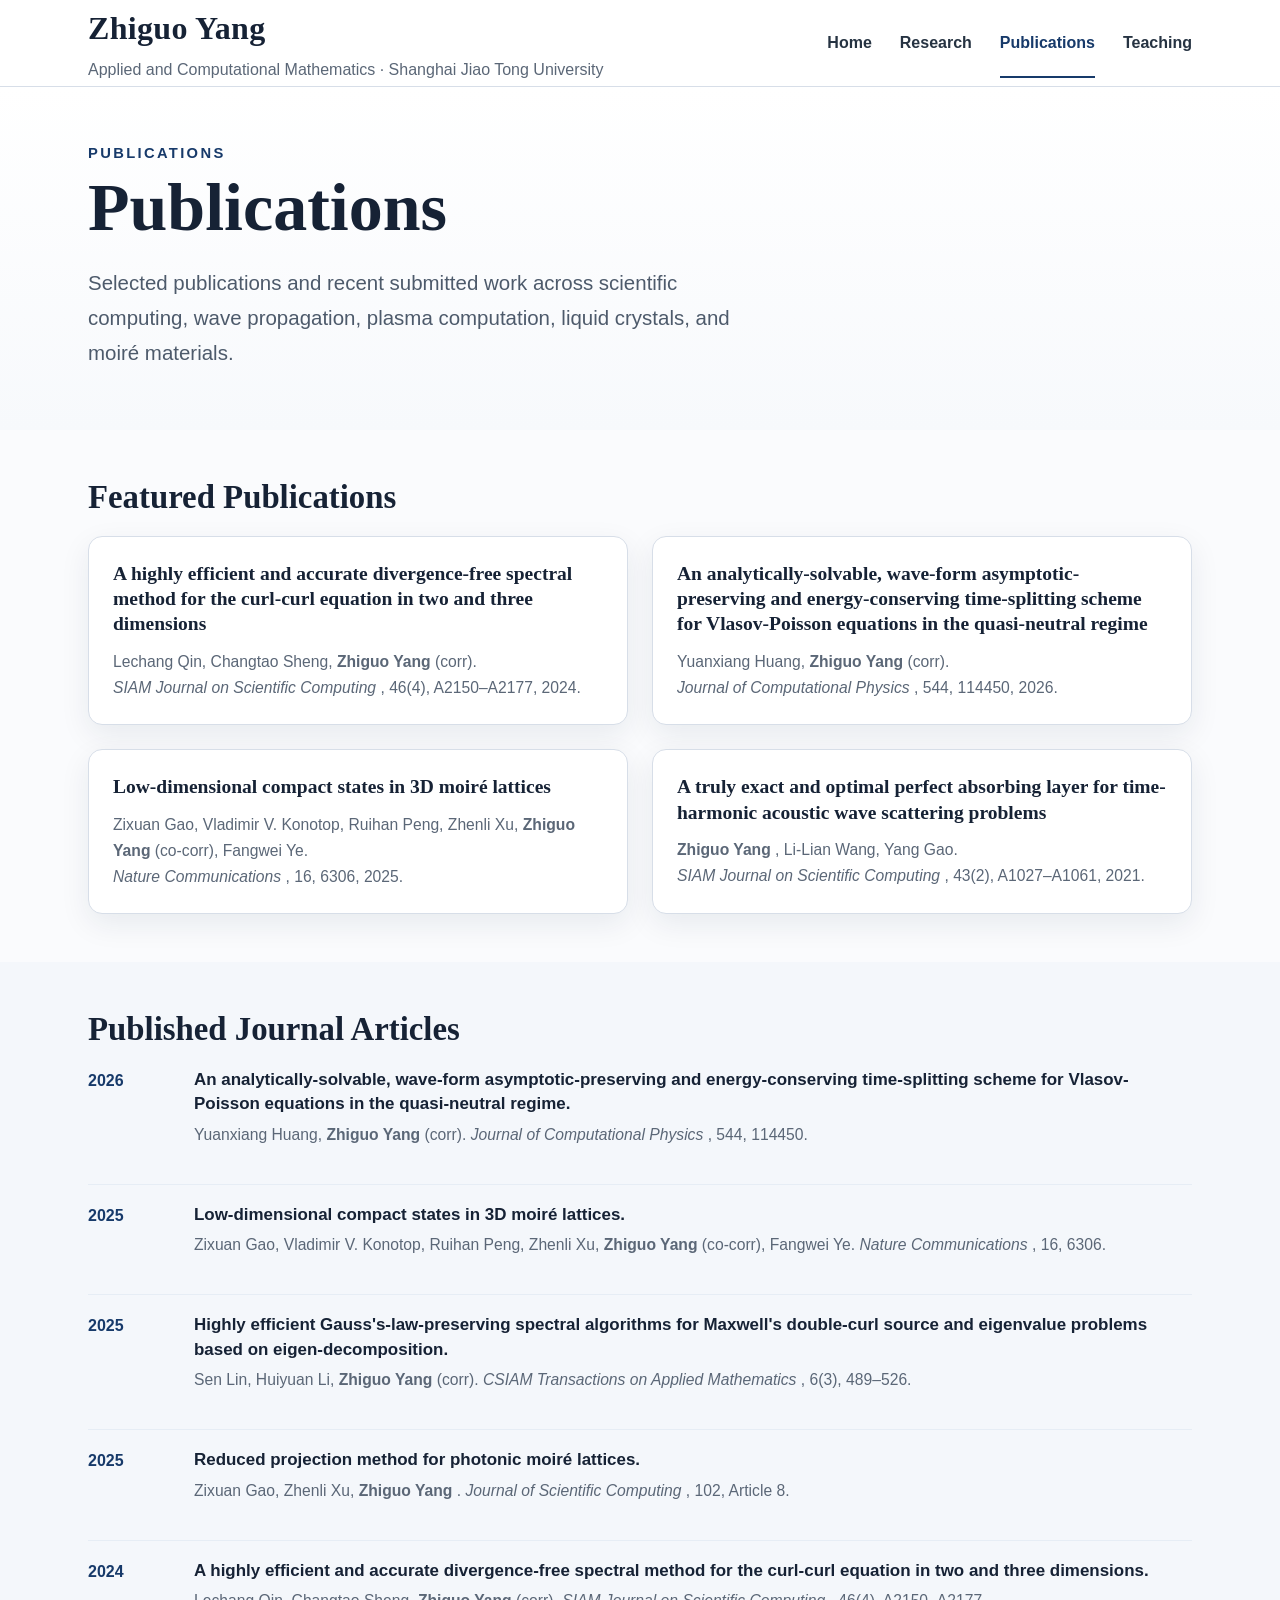
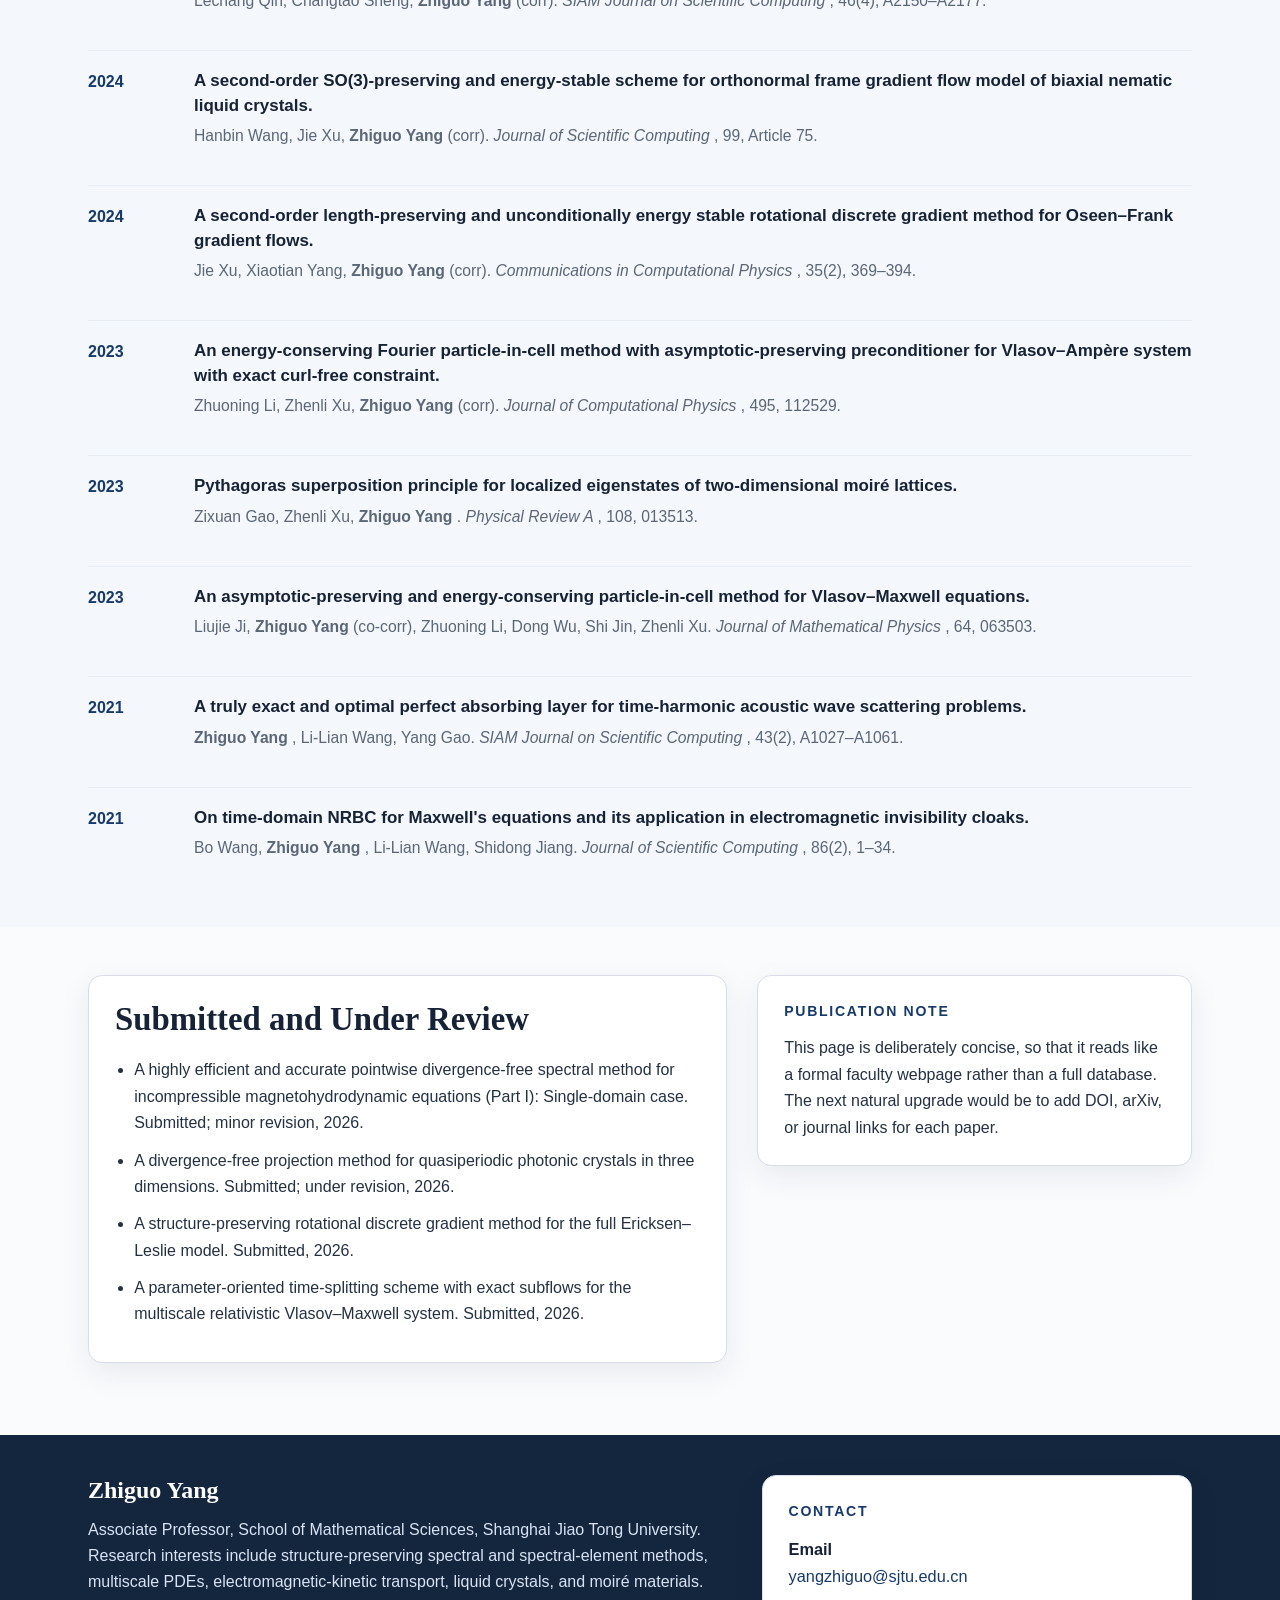
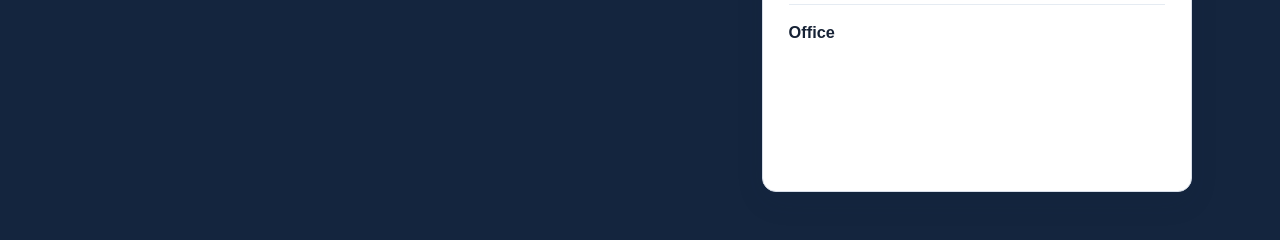
==== commit f5507057: "Add files via upload" ====
--- a/publications.html
+++ b/publications.html
@@ -1,62 +1,461 @@
 <!DOCTYPE html>
-<html lang="en"><head><meta charset="UTF-8"><meta name="viewport" content="width=device-width, initial-scale=1.0"><title>Zhiguo Yang | Publications</title><meta name="description" content="Zhiguo Yang | Publications"><link rel="stylesheet" href="style.css"></head><body><header class="site-header">
-  <div class="container topbar">
+<html lang="en">
+ <head>
+  <meta charset="utf-8"/>
+  <meta content="width=device-width, initial-scale=1.0" name="viewport"/>
+  <title>
+   Zhiguo Yang | Publications
+  </title>
+  <meta content="Zhiguo Yang | Publications" name="description"/>
+  <link href="style.css" rel="stylesheet"/>
+ </head>
+ <body>
+  <header class="site-header">
+   <div class="container topbar">
     <div class="brand">
-      <a class="brand-title" href="index.html">Zhiguo Yang</a>
-      <div class="brand-sub">Applied and Computational Mathematics · Shanghai Jiao Tong University</div>
-    </div>
-    <nav class="nav" aria-label="Primary">
-      <a href="index.html">Home</a>
-      <a href="research.html">Research</a>
-      <a href="publications.html" class="active">Publications</a>
-      <a href="teaching.html">Teaching</a>
-      <a href="service.html">Talks & Service</a>
+     <a class="brand-title" href="index.html">
+      Zhiguo Yang
+     </a>
+     <div class="brand-sub">
+      Applied and Computational Mathematics &middot; Shanghai Jiao Tong University
+     </div>
+    </div>
+    <nav aria-label="Primary" class="nav">
+     <a href="index.html">
+      Home
+     </a>
+     <a href="research.html">
+      Research
+     </a>
+     <a class="active" href="publications.html">
+      Publications
+     </a>
+     <a href="teaching.html">
+      Teaching
+     </a>
     </nav>
-  </div>
-</header>
-<section class="hero"><div class="container hero-grid"><div><div class="kicker">Publications</div><h1>Publications</h1><p class="lead">Selected publications and recent submitted work across scientific computing, wave propagation, plasma computation, liquid crystals, and moiré materials.</p><div class="button-row"><a class="btn primary" href="ZhiguoYangCV.pdf">Full Publication List in CV</a></div></div><div class="panel"><div class="label">At a Glance</div><ul class="clean-list"><li>Papers in <em>SIAM Journal on Scientific Computing</em>, <em>Journal of Computational Physics</em>, <em>Nature Communications</em>, <em>Computer Methods in Applied Mechanics and Engineering</em>, and related venues.</li><li>Research areas span structure-preserving wave computation, plasma simulation, liquid crystals, and moiré materials.</li></ul></div></div></section>
-<section class="section"><div class="container"><h2>Featured Publications</h2><div class="grid-2">
-<div class="card featured-paper"><h3>A highly efficient and accurate divergence-free spectral method for the curl-curl equation in two and three dimensions</h3><p class="pub-meta">Lechang Qin, Changtao Sheng, <strong>Zhiguo Yang</strong> (corr).<br><em>SIAM Journal on Scientific Computing</em>, 46(4), A2150–A2177, 2024.</p></div>
-<div class="card featured-paper"><h3>An analytically-solvable, wave-form asymptotic-preserving and energy-conserving time-splitting scheme for Vlasov-Poisson equations in the quasi-neutral regime</h3><p class="pub-meta">Yuanxiang Huang, <strong>Zhiguo Yang</strong> (corr).<br><em>Journal of Computational Physics</em>, 544, 114450, 2026.</p></div>
-<div class="card featured-paper"><h3>Low-dimensional compact states in 3D moiré lattices</h3><p class="pub-meta">Zixuan Gao, Vladimir V. Konotop, Ruihan Peng, Zhenli Xu, <strong>Zhiguo Yang</strong> (co-corr), Fangwei Ye.<br><em>Nature Communications</em>, 16, 6306, 2025.</p></div>
-<div class="card featured-paper"><h3>A truly exact and optimal perfect absorbing layer for time-harmonic acoustic wave scattering problems</h3><p class="pub-meta"><strong>Zhiguo Yang</strong>, Li-Lian Wang, Yang Gao.<br><em>SIAM Journal on Scientific Computing</em>, 43(2), A1027–A1061, 2021.</p></div>
-</div></div></section>
-<section class="section alt"><div class="container"><h2>Published Journal Articles</h2><div class="pub-list">
-<div class="pub"><div class="pub-year">2026</div><div><div class="pub-title">An analytically-solvable, wave-form asymptotic-preserving and energy-conserving time-splitting scheme for Vlasov-Poisson equations in the quasi-neutral regime.</div><div class="pub-meta">Yuanxiang Huang, <strong>Zhiguo Yang</strong> (corr). <em>Journal of Computational Physics</em>, 544, 114450.</div></div></div>
-<div class="pub"><div class="pub-year">2025</div><div><div class="pub-title">Low-dimensional compact states in 3D moiré lattices.</div><div class="pub-meta">Zixuan Gao, Vladimir V. Konotop, Ruihan Peng, Zhenli Xu, <strong>Zhiguo Yang</strong> (co-corr), Fangwei Ye. <em>Nature Communications</em>, 16, 6306.</div></div></div>
-<div class="pub"><div class="pub-year">2025</div><div><div class="pub-title">Highly efficient Gauss's-law-preserving spectral algorithms for Maxwell's double-curl source and eigenvalue problems based on eigen-decomposition.</div><div class="pub-meta">Sen Lin, Huiyuan Li, <strong>Zhiguo Yang</strong> (corr). <em>CSIAM Transactions on Applied Mathematics</em>, 6(3), 489–526.</div></div></div>
-<div class="pub"><div class="pub-year">2025</div><div><div class="pub-title">Reduced projection method for photonic moiré lattices.</div><div class="pub-meta">Zixuan Gao, Zhenli Xu, <strong>Zhiguo Yang</strong>. <em>Journal of Scientific Computing</em>, 102, Article 8.</div></div></div>
-<div class="pub"><div class="pub-year">2024</div><div><div class="pub-title">A highly efficient and accurate divergence-free spectral method for the curl-curl equation in two and three dimensions.</div><div class="pub-meta">Lechang Qin, Changtao Sheng, <strong>Zhiguo Yang</strong> (corr). <em>SIAM Journal on Scientific Computing</em>, 46(4), A2150–A2177.</div></div></div>
-<div class="pub"><div class="pub-year">2024</div><div><div class="pub-title">A second-order SO(3)-preserving and energy-stable scheme for orthonormal frame gradient flow model of biaxial nematic liquid crystals.</div><div class="pub-meta">Hanbin Wang, Jie Xu, <strong>Zhiguo Yang</strong> (corr). <em>Journal of Scientific Computing</em>, 99, Article 75.</div></div></div>
-<div class="pub"><div class="pub-year">2024</div><div><div class="pub-title">A second-order length-preserving and unconditionally energy stable rotational discrete gradient method for Oseen–Frank gradient flows.</div><div class="pub-meta">Jie Xu, Xiaotian Yang, <strong>Zhiguo Yang</strong> (corr). <em>Communications in Computational Physics</em>, 35(2), 369–394.</div></div></div>
-<div class="pub"><div class="pub-year">2023</div><div><div class="pub-title">An energy-conserving Fourier particle-in-cell method with asymptotic-preserving preconditioner for Vlasov–Ampère system with exact curl-free constraint.</div><div class="pub-meta">Zhuoning Li, Zhenli Xu, <strong>Zhiguo Yang</strong> (corr). <em>Journal of Computational Physics</em>, 495, 112529.</div></div></div>
-<div class="pub"><div class="pub-year">2023</div><div><div class="pub-title">Pythagoras superposition principle for localized eigenstates of two-dimensional moiré lattices.</div><div class="pub-meta">Zixuan Gao, Zhenli Xu, <strong>Zhiguo Yang</strong>. <em>Physical Review A</em>, 108, 013513.</div></div></div>
-<div class="pub"><div class="pub-year">2023</div><div><div class="pub-title">An asymptotic-preserving and energy-conserving particle-in-cell method for Vlasov–Maxwell equations.</div><div class="pub-meta">Liujie Ji, <strong>Zhiguo Yang</strong> (co-corr), Zhuoning Li, Dong Wu, Shi Jin, Zhenli Xu. <em>Journal of Mathematical Physics</em>, 64, 063503.</div></div></div>
-<div class="pub"><div class="pub-year">2021</div><div><div class="pub-title">A truly exact and optimal perfect absorbing layer for time-harmonic acoustic wave scattering problems.</div><div class="pub-meta"><strong>Zhiguo Yang</strong>, Li-Lian Wang, Yang Gao. <em>SIAM Journal on Scientific Computing</em>, 43(2), A1027–A1061.</div></div></div>
-<div class="pub"><div class="pub-year">2021</div><div><div class="pub-title">On time-domain NRBC for Maxwell's equations and its application in electromagnetic invisibility cloaks.</div><div class="pub-meta">Bo Wang, <strong>Zhiguo Yang</strong>, Li-Lian Wang, Shidong Jiang. <em>Journal of Scientific Computing</em>, 86(2), 1–34.</div></div></div>
-</div></div></section>
-<section class="section"><div class="container two-col"><div class="panel"><h2>Submitted and Under Review</h2><ul class="clean-list"><li>A highly efficient and accurate pointwise divergence-free spectral method for incompressible magnetohydrodynamic equations (Part I): Single-domain case. Submitted; minor revision, 2026.</li><li>A divergence-free projection method for quasiperiodic photonic crystals in three dimensions. Submitted; under revision, 2026.</li><li>A structure-preserving rotational discrete gradient method for the full Ericksen–Leslie model. Submitted, 2026.</li><li>A parameter-oriented time-splitting scheme with exact subflows for the multiscale relativistic Vlasov–Maxwell system. Submitted, 2026.</li></ul></div><div class="panel"><div class="label">Publication Note</div><p>This page is deliberately concise, so that it reads like a formal faculty webpage rather than a full database. The next natural upgrade would be to add DOI, arXiv, or journal links for each paper.</p></div></div></section>
-<footer class="site-footer">
-  <div class="container footer-grid">
+   </div>
+  </header>
+  <section class="hero">
+   <div class="container hero-grid">
     <div>
-      <h3>Zhiguo Yang</h3>
-      <p class="notice">
-        Associate Professor, School of Mathematical Sciences, Shanghai Jiao Tong University.
+     <div class="kicker">
+      Publications
+     </div>
+     <h1>
+      Publications
+     </h1>
+     <p class="lead">
+      Selected publications and recent submitted work across scientific computing, wave propagation, plasma computation, liquid crystals, and moir&eacute; materials.
+     </p>
+    </div>
+   </div>
+  </section>
+  <section class="section">
+   <div class="container">
+    <h2>
+     Featured Publications
+    </h2>
+    <div class="grid-2">
+     <div class="card featured-paper">
+      <h3>
+       A highly efficient and accurate divergence-free spectral method for the curl-curl equation in two and three dimensions
+      </h3>
+      <p class="pub-meta">
+       Lechang Qin, Changtao Sheng,
+       <strong>
+        Zhiguo Yang
+       </strong>
+       (corr).
+       <br/>
+       <em>
+        SIAM Journal on Scientific Computing
+       </em>
+       , 46(4), A2150&ndash;A2177, 2024.
+      </p>
+     </div>
+     <div class="card featured-paper">
+      <h3>
+       An analytically-solvable, wave-form asymptotic-preserving and energy-conserving time-splitting scheme for Vlasov-Poisson equations in the quasi-neutral regime
+      </h3>
+      <p class="pub-meta">
+       Yuanxiang Huang,
+       <strong>
+        Zhiguo Yang
+       </strong>
+       (corr).
+       <br/>
+       <em>
+        Journal of Computational Physics
+       </em>
+       , 544, 114450, 2026.
+      </p>
+     </div>
+     <div class="card featured-paper">
+      <h3>
+       Low-dimensional compact states in 3D moir&eacute; lattices
+      </h3>
+      <p class="pub-meta">
+       Zixuan Gao, Vladimir V. Konotop, Ruihan Peng, Zhenli Xu,
+       <strong>
+        Zhiguo Yang
+       </strong>
+       (co-corr), Fangwei Ye.
+       <br/>
+       <em>
+        Nature Communications
+       </em>
+       , 16, 6306, 2025.
+      </p>
+     </div>
+     <div class="card featured-paper">
+      <h3>
+       A truly exact and optimal perfect absorbing layer for time-harmonic acoustic wave scattering problems
+      </h3>
+      <p class="pub-meta">
+       <strong>
+        Zhiguo Yang
+       </strong>
+       , Li-Lian Wang, Yang Gao.
+       <br/>
+       <em>
+        SIAM Journal on Scientific Computing
+       </em>
+       , 43(2), A1027&ndash;A1061, 2021.
+      </p>
+     </div>
+    </div>
+   </div>
+  </section>
+  <section class="section alt">
+   <div class="container">
+    <h2>
+     Published Journal Articles
+    </h2>
+    <div class="pub-list">
+     <div class="pub">
+      <div class="pub-year">
+       2026
+      </div>
+      <div>
+       <div class="pub-title">
+        An analytically-solvable, wave-form asymptotic-preserving and energy-conserving time-splitting scheme for Vlasov-Poisson equations in the quasi-neutral regime.
+       </div>
+       <div class="pub-meta">
+        Yuanxiang Huang,
+        <strong>
+         Zhiguo Yang
+        </strong>
+        (corr).
+        <em>
+         Journal of Computational Physics
+        </em>
+        , 544, 114450.
+       </div>
+      </div>
+     </div>
+     <div class="pub">
+      <div class="pub-year">
+       2025
+      </div>
+      <div>
+       <div class="pub-title">
+        Low-dimensional compact states in 3D moir&eacute; lattices.
+       </div>
+       <div class="pub-meta">
+        Zixuan Gao, Vladimir V. Konotop, Ruihan Peng, Zhenli Xu,
+        <strong>
+         Zhiguo Yang
+        </strong>
+        (co-corr), Fangwei Ye.
+        <em>
+         Nature Communications
+        </em>
+        , 16, 6306.
+       </div>
+      </div>
+     </div>
+     <div class="pub">
+      <div class="pub-year">
+       2025
+      </div>
+      <div>
+       <div class="pub-title">
+        Highly efficient Gauss's-law-preserving spectral algorithms for Maxwell's double-curl source and eigenvalue problems based on eigen-decomposition.
+       </div>
+       <div class="pub-meta">
+        Sen Lin, Huiyuan Li,
+        <strong>
+         Zhiguo Yang
+        </strong>
+        (corr).
+        <em>
+         CSIAM Transactions on Applied Mathematics
+        </em>
+        , 6(3), 489&ndash;526.
+       </div>
+      </div>
+     </div>
+     <div class="pub">
+      <div class="pub-year">
+       2025
+      </div>
+      <div>
+       <div class="pub-title">
+        Reduced projection method for photonic moir&eacute; lattices.
+       </div>
+       <div class="pub-meta">
+        Zixuan Gao, Zhenli Xu,
+        <strong>
+         Zhiguo Yang
+        </strong>
+        .
+        <em>
+         Journal of Scientific Computing
+        </em>
+        , 102, Article 8.
+       </div>
+      </div>
+     </div>
+     <div class="pub">
+      <div class="pub-year">
+       2024
+      </div>
+      <div>
+       <div class="pub-title">
+        A highly efficient and accurate divergence-free spectral method for the curl-curl equation in two and three dimensions.
+       </div>
+       <div class="pub-meta">
+        Lechang Qin, Changtao Sheng,
+        <strong>
+         Zhiguo Yang
+        </strong>
+        (corr).
+        <em>
+         SIAM Journal on Scientific Computing
+        </em>
+        , 46(4), A2150&ndash;A2177.
+       </div>
+      </div>
+     </div>
+     <div class="pub">
+      <div class="pub-year">
+       2024
+      </div>
+      <div>
+       <div class="pub-title">
+        A second-order SO(3)-preserving and energy-stable scheme for orthonormal frame gradient flow model of biaxial nematic liquid crystals.
+       </div>
+       <div class="pub-meta">
+        Hanbin Wang, Jie Xu,
+        <strong>
+         Zhiguo Yang
+        </strong>
+        (corr).
+        <em>
+         Journal of Scientific Computing
+        </em>
+        , 99, Article 75.
+       </div>
+      </div>
+     </div>
+     <div class="pub">
+      <div class="pub-year">
+       2024
+      </div>
+      <div>
+       <div class="pub-title">
+        A second-order length-preserving and unconditionally energy stable rotational discrete gradient method for Oseen&ndash;Frank gradient flows.
+       </div>
+       <div class="pub-meta">
+        Jie Xu, Xiaotian Yang,
+        <strong>
+         Zhiguo Yang
+        </strong>
+        (corr).
+        <em>
+         Communications in Computational Physics
+        </em>
+        , 35(2), 369&ndash;394.
+       </div>
+      </div>
+     </div>
+     <div class="pub">
+      <div class="pub-year">
+       2023
+      </div>
+      <div>
+       <div class="pub-title">
+        An energy-conserving Fourier particle-in-cell method with asymptotic-preserving preconditioner for Vlasov&ndash;Amp&egrave;re system with exact curl-free constraint.
+       </div>
+       <div class="pub-meta">
+        Zhuoning Li, Zhenli Xu,
+        <strong>
+         Zhiguo Yang
+        </strong>
+        (corr).
+        <em>
+         Journal of Computational Physics
+        </em>
+        , 495, 112529.
+       </div>
+      </div>
+     </div>
+     <div class="pub">
+      <div class="pub-year">
+       2023
+      </div>
+      <div>
+       <div class="pub-title">
+        Pythagoras superposition principle for localized eigenstates of two-dimensional moir&eacute; lattices.
+       </div>
+       <div class="pub-meta">
+        Zixuan Gao, Zhenli Xu,
+        <strong>
+         Zhiguo Yang
+        </strong>
+        .
+        <em>
+         Physical Review A
+        </em>
+        , 108, 013513.
+       </div>
+      </div>
+     </div>
+     <div class="pub">
+      <div class="pub-year">
+       2023
+      </div>
+      <div>
+       <div class="pub-title">
+        An asymptotic-preserving and energy-conserving particle-in-cell method for Vlasov&ndash;Maxwell equations.
+       </div>
+       <div class="pub-meta">
+        Liujie Ji,
+        <strong>
+         Zhiguo Yang
+        </strong>
+        (co-corr), Zhuoning Li, Dong Wu, Shi Jin, Zhenli Xu.
+        <em>
+         Journal of Mathematical Physics
+        </em>
+        , 64, 063503.
+       </div>
+      </div>
+     </div>
+     <div class="pub">
+      <div class="pub-year">
+       2021
+      </div>
+      <div>
+       <div class="pub-title">
+        A truly exact and optimal perfect absorbing layer for time-harmonic acoustic wave scattering problems.
+       </div>
+       <div class="pub-meta">
+        <strong>
+         Zhiguo Yang
+        </strong>
+        , Li-Lian Wang, Yang Gao.
+        <em>
+         SIAM Journal on Scientific Computing
+        </em>
+        , 43(2), A1027&ndash;A1061.
+       </div>
+      </div>
+     </div>
+     <div class="pub">
+      <div class="pub-year">
+       2021
+      </div>
+      <div>
+       <div class="pub-title">
+        On time-domain NRBC for Maxwell's equations and its application in electromagnetic invisibility cloaks.
+       </div>
+       <div class="pub-meta">
+        Bo Wang,
+        <strong>
+         Zhiguo Yang
+        </strong>
+        , Li-Lian Wang, Shidong Jiang.
+        <em>
+         Journal of Scientific Computing
+        </em>
+        , 86(2), 1&ndash;34.
+       </div>
+      </div>
+     </div>
+    </div>
+   </div>
+  </section>
+  <section class="section">
+   <div class="container two-col">
+    <div class="panel">
+     <h2>
+      Submitted and Under Review
+     </h2>
+     <ul class="clean-list">
+      <li>
+       A highly efficient and accurate pointwise divergence-free spectral method for incompressible magnetohydrodynamic equations (Part I): Single-domain case. Submitted; minor revision, 2026.
+      </li>
+      <li>
+       A divergence-free projection method for quasiperiodic photonic crystals in three dimensions. Submitted; under revision, 2026.
+      </li>
+      <li>
+       A structure-preserving rotational discrete gradient method for the full Ericksen&ndash;Leslie model. Submitted, 2026.
+      </li>
+      <li>
+       A parameter-oriented time-splitting scheme with exact subflows for the multiscale relativistic Vlasov&ndash;Maxwell system. Submitted, 2026.
+      </li>
+     </ul>
+    </div>
+    <div class="panel">
+     <div class="label">
+      Publication Note
+     </div>
+     <p>
+      This page is deliberately concise, so that it reads like a formal faculty webpage rather than a full database. The next natural upgrade would be to add DOI, arXiv, or journal links for each paper.
+     </p>
+    </div>
+   </div>
+  </section>
+  <footer class="site-footer">
+   <div class="container footer-grid">
+    <div>
+     <h3>
+      Zhiguo Yang
+     </h3>
+     <p class="notice">
+      Associate Professor, School of Mathematical Sciences, Shanghai Jiao Tong University.
         Research interests include structure-preserving spectral and spectral-element methods,
-        multiscale PDEs, electromagnetic-kinetic transport, liquid crystals, and moiré materials.
-      </p>
-      <div class="footer-links">
-        <a href="ZhiguoYangCV.pdf">Curriculum Vitae</a>
-        <a href="ResearchStatement-ZhiguoYang.pdf">Research Statement</a>
-        <a href="TeachingStatement-ZhiguoYang.pdf">Teaching Statement</a>
-      </div>
+        multiscale PDEs, electromagnetic-kinetic transport, liquid crystals, and moir&eacute; materials.
+     </p>
     </div>
     <div class="panel">
-      <div class="label">Contact</div>
-      <div class="meta-list">
-        <div class="meta-item"><strong>Email</strong><br><a href="mailto:yangzhiguo@sjtu.edu.cn">yangzhiguo@sjtu.edu.cn</a></div>
-        <div class="meta-item"><strong>Office</strong><br>School of Mathematical Sciences, Shanghai Jiao Tong University<br>800 Dongchuan Road, Minhang, Shanghai 200240, China</div>
-      </div>
-    </div>
-  </div>
-</footer></body></html>+     <div class="label">
+      Contact
+     </div>
+     <div class="meta-list">
+      <div class="meta-item">
+       <strong>
+        Email
+       </strong>
+       <br/>
+       <a href="mailto:yangzhiguo@sjtu.edu.cn">
+        yangzhiguo@sjtu.edu.cn
+       </a>
+      </div>
+      <div class="meta-item">
+       <strong>
+        Office
+       </strong>
+       <br/>
+       School of Mathematical Sciences, Shanghai Jiao Tong University
+       <br/>
+       800 Dongchuan Road, Minhang, Shanghai 200240, China
+      </div>
+     </div>
+    </div>
+   </div>
+  </footer>
+ </body>
+</html>
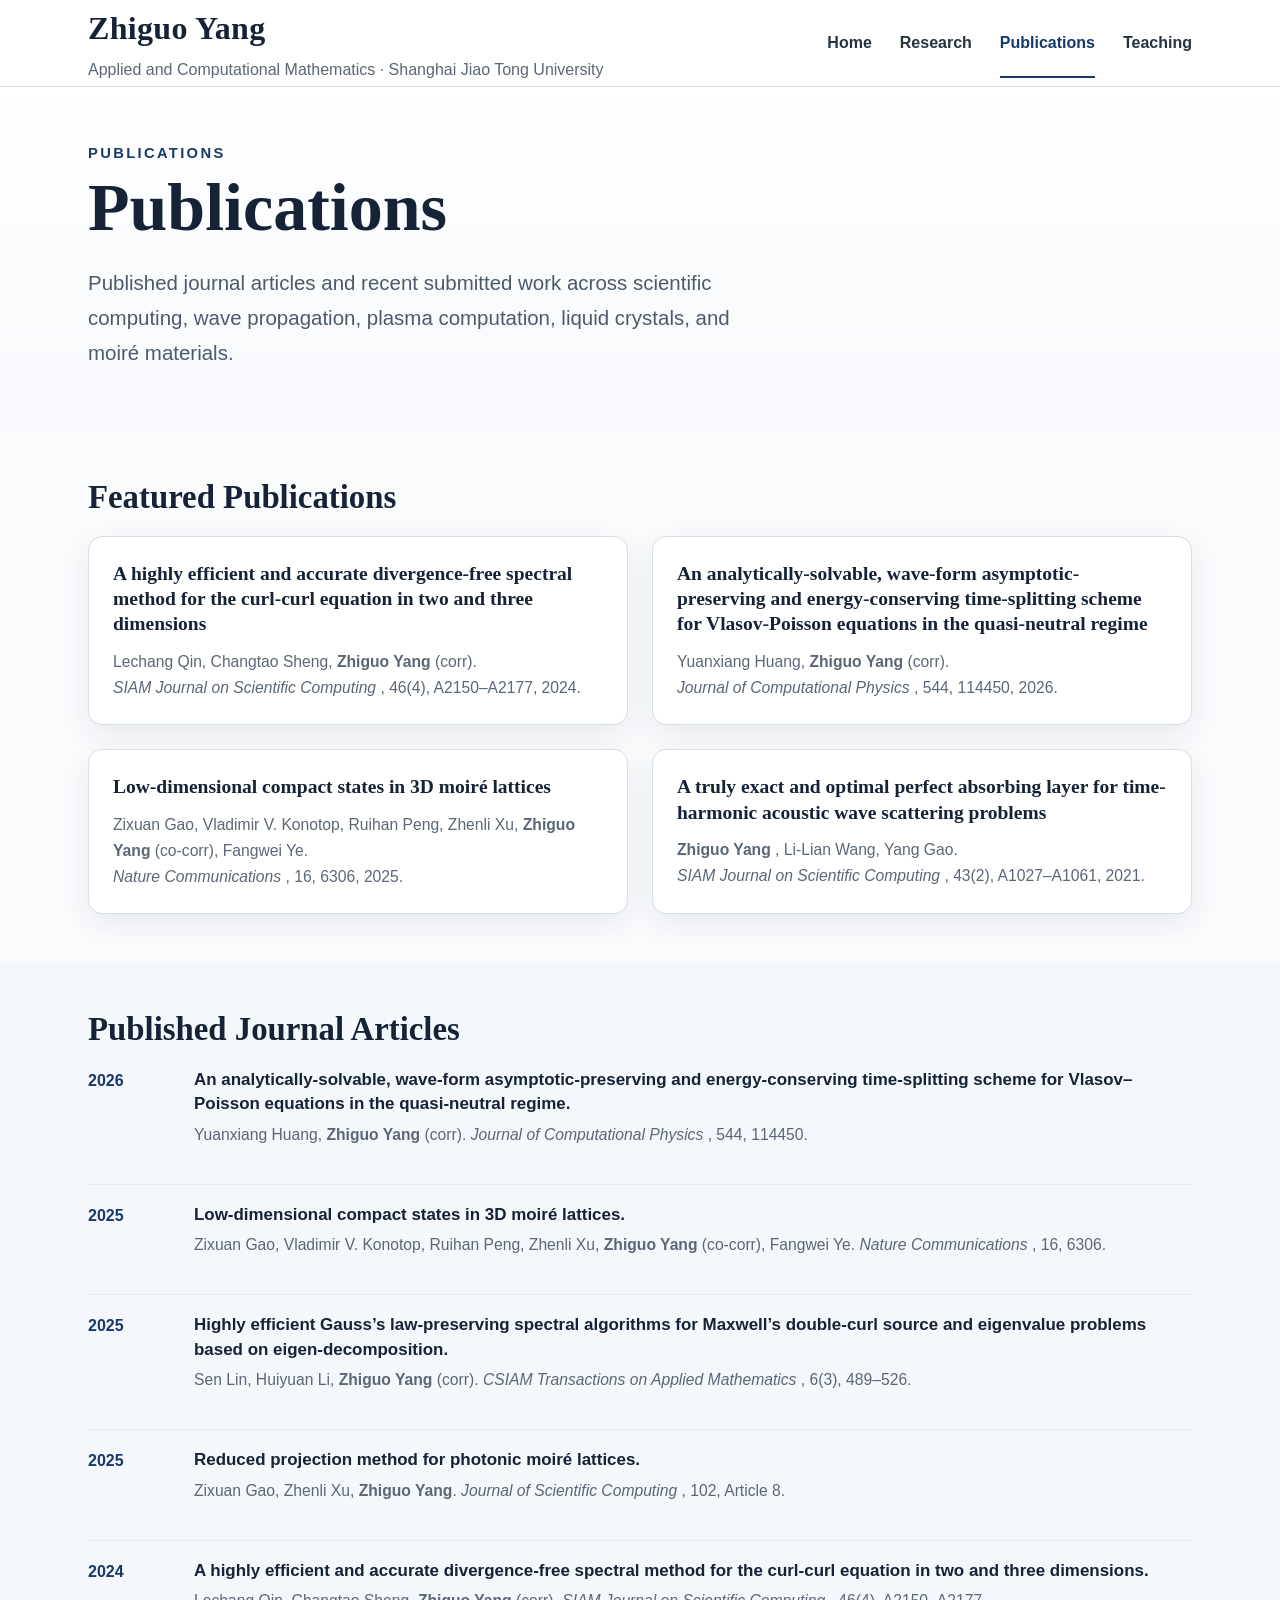
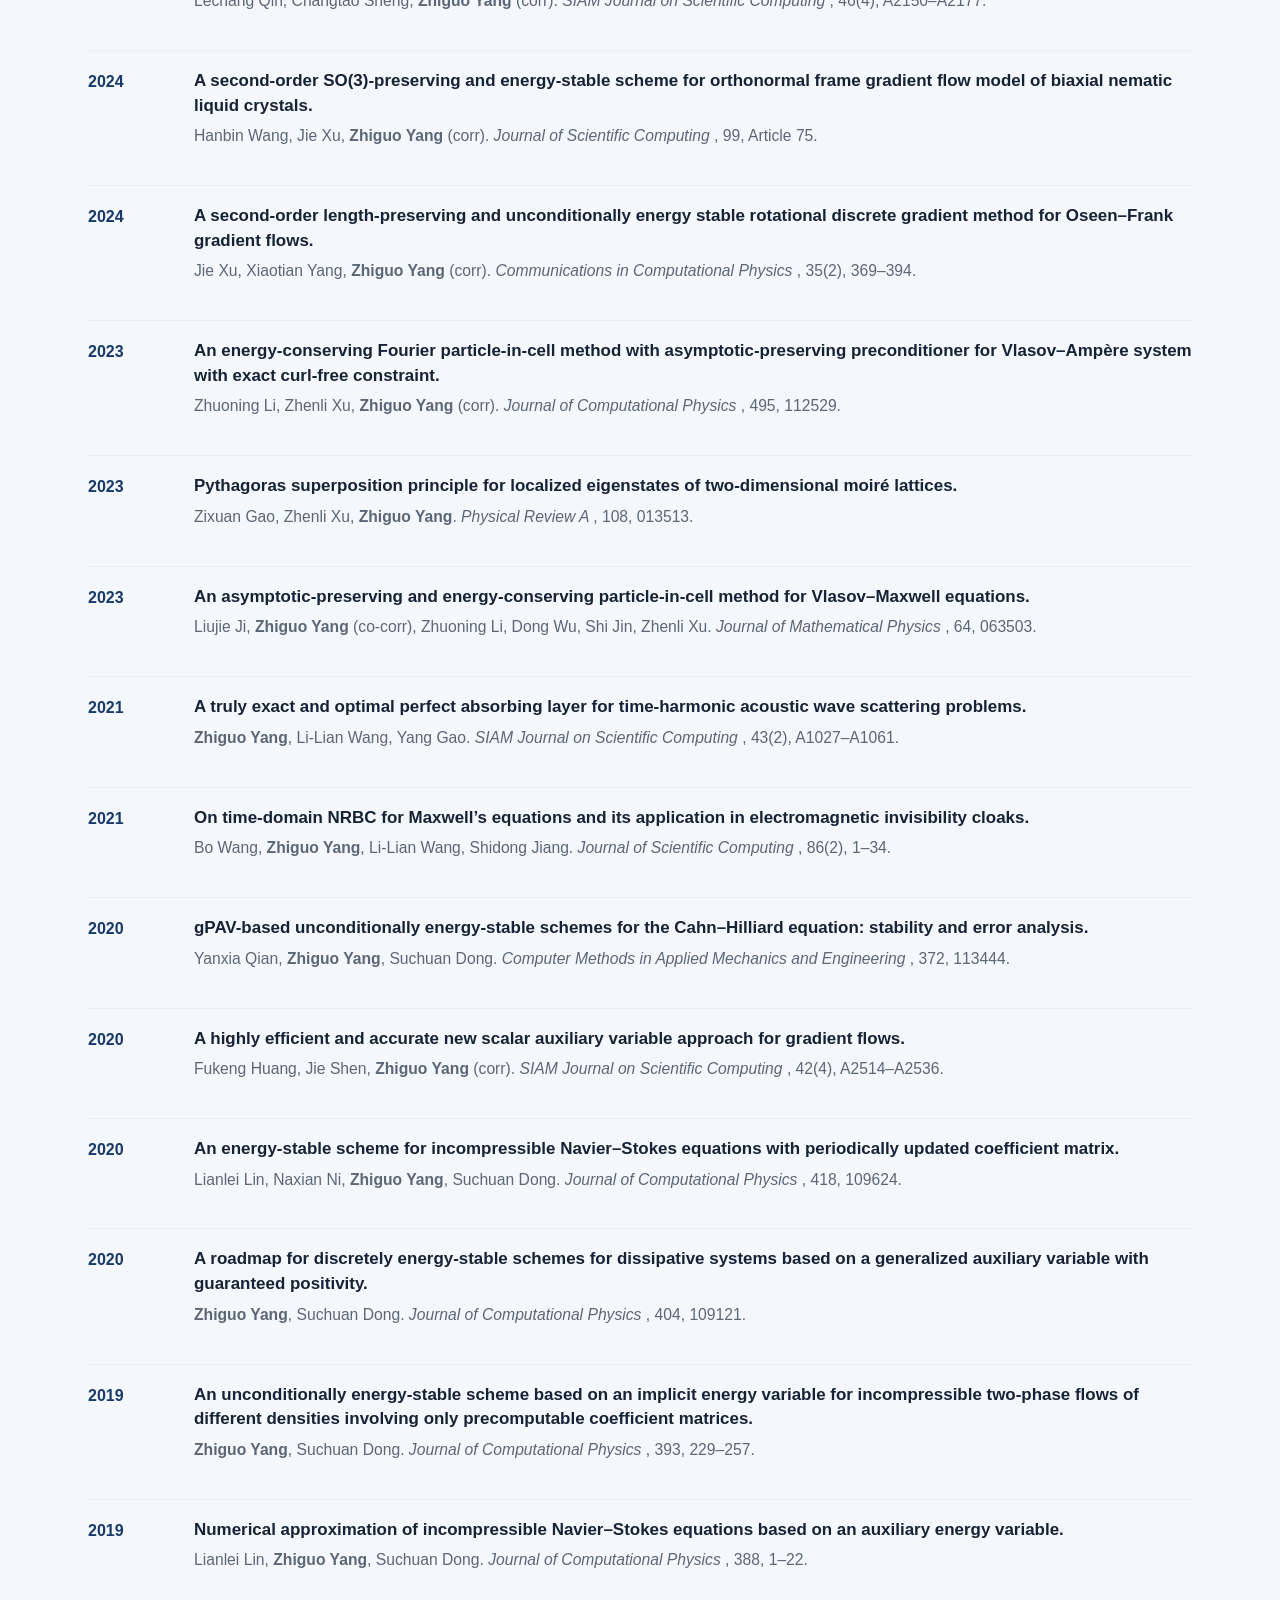
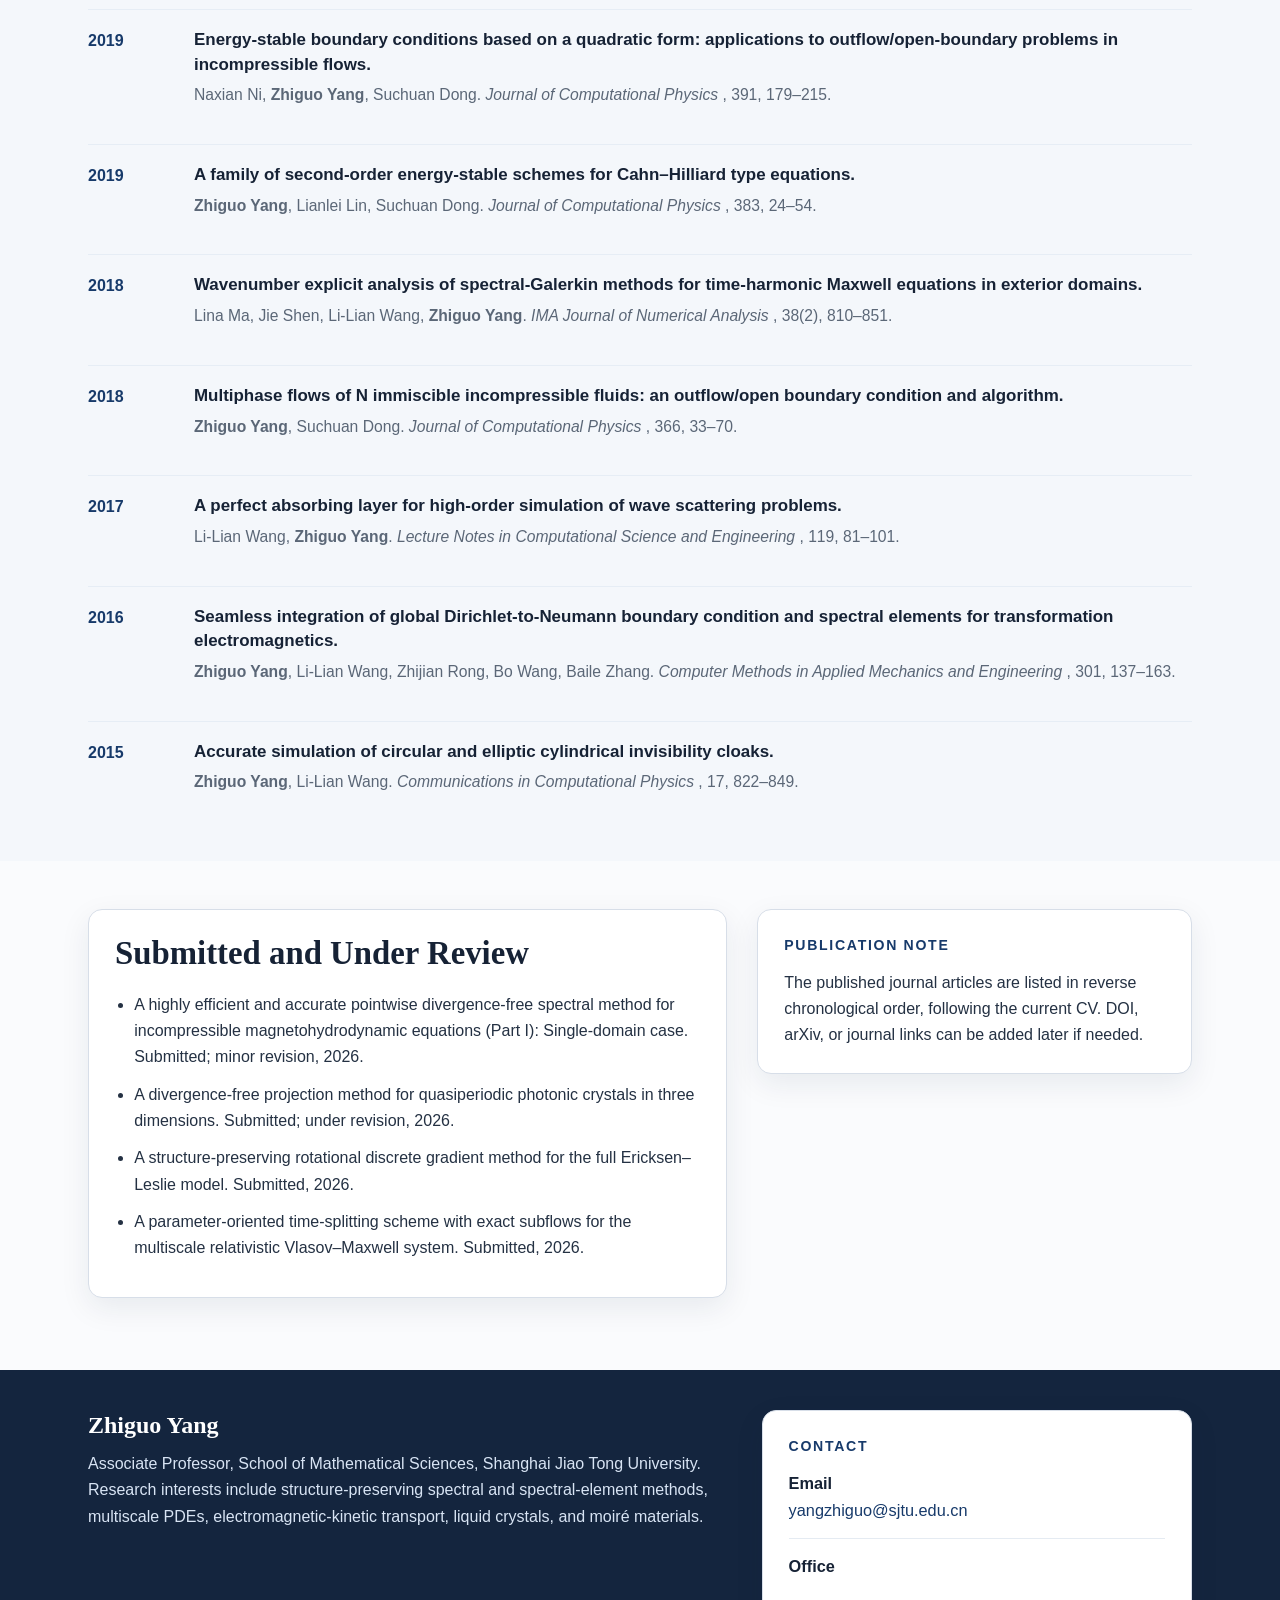
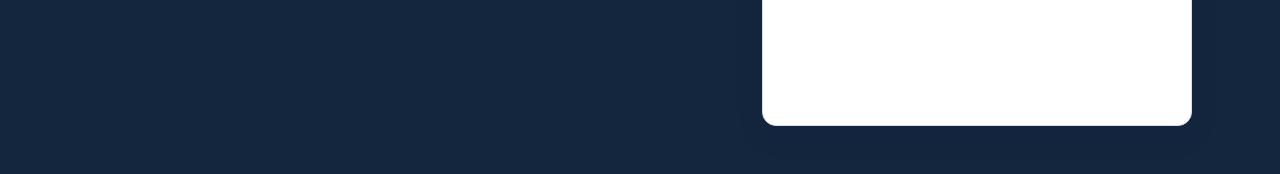
==== commit 69a7b709: "Add files via upload" ====
--- a/publications.html
+++ b/publications.html
@@ -46,7 +46,7 @@
       Publications
      </h1>
      <p class="lead">
-      Selected publications and recent submitted work across scientific computing, wave propagation, plasma computation, liquid crystals, and moir&eacute; materials.
+      Published journal articles and recent submitted work across scientific computing, wave propagation, plasma computation, liquid crystals, and moir&eacute; materials.
      </p>
     </div>
    </div>
@@ -139,14 +139,10 @@
       </div>
       <div>
        <div class="pub-title">
-        An analytically-solvable, wave-form asymptotic-preserving and energy-conserving time-splitting scheme for Vlasov-Poisson equations in the quasi-neutral regime.
-       </div>
-       <div class="pub-meta">
-        Yuanxiang Huang,
-        <strong>
-         Zhiguo Yang
-        </strong>
-        (corr).
+        An analytically-solvable, wave-form asymptotic-preserving and energy-conserving time-splitting scheme for Vlasov&ndash;Poisson equations in the quasi-neutral regime.
+       </div>
+       <div class="pub-meta">
+        Yuanxiang Huang, <strong>Zhiguo Yang</strong> (corr).
         <em>
          Journal of Computational Physics
         </em>
@@ -163,11 +159,7 @@
         Low-dimensional compact states in 3D moir&eacute; lattices.
        </div>
        <div class="pub-meta">
-        Zixuan Gao, Vladimir V. Konotop, Ruihan Peng, Zhenli Xu,
-        <strong>
-         Zhiguo Yang
-        </strong>
-        (co-corr), Fangwei Ye.
+        Zixuan Gao, Vladimir V. Konotop, Ruihan Peng, Zhenli Xu, <strong>Zhiguo Yang</strong> (co-corr), Fangwei Ye.
         <em>
          Nature Communications
         </em>
@@ -181,14 +173,10 @@
       </div>
       <div>
        <div class="pub-title">
-        Highly efficient Gauss's-law-preserving spectral algorithms for Maxwell's double-curl source and eigenvalue problems based on eigen-decomposition.
-       </div>
-       <div class="pub-meta">
-        Sen Lin, Huiyuan Li,
-        <strong>
-         Zhiguo Yang
-        </strong>
-        (corr).
+        Highly efficient Gauss&rsquo;s law-preserving spectral algorithms for Maxwell&rsquo;s double-curl source and eigenvalue problems based on eigen-decomposition.
+       </div>
+       <div class="pub-meta">
+        Sen Lin, Huiyuan Li, <strong>Zhiguo Yang</strong> (corr).
         <em>
          CSIAM Transactions on Applied Mathematics
         </em>
@@ -205,11 +193,7 @@
         Reduced projection method for photonic moir&eacute; lattices.
        </div>
        <div class="pub-meta">
-        Zixuan Gao, Zhenli Xu,
-        <strong>
-         Zhiguo Yang
-        </strong>
-        .
+        Zixuan Gao, Zhenli Xu, <strong>Zhiguo Yang</strong>.
         <em>
          Journal of Scientific Computing
         </em>
@@ -226,11 +210,7 @@
         A highly efficient and accurate divergence-free spectral method for the curl-curl equation in two and three dimensions.
        </div>
        <div class="pub-meta">
-        Lechang Qin, Changtao Sheng,
-        <strong>
-         Zhiguo Yang
-        </strong>
-        (corr).
+        Lechang Qin, Changtao Sheng, <strong>Zhiguo Yang</strong> (corr).
         <em>
          SIAM Journal on Scientific Computing
         </em>
@@ -247,11 +227,7 @@
         A second-order SO(3)-preserving and energy-stable scheme for orthonormal frame gradient flow model of biaxial nematic liquid crystals.
        </div>
        <div class="pub-meta">
-        Hanbin Wang, Jie Xu,
-        <strong>
-         Zhiguo Yang
-        </strong>
-        (corr).
+        Hanbin Wang, Jie Xu, <strong>Zhiguo Yang</strong> (corr).
         <em>
          Journal of Scientific Computing
         </em>
@@ -268,11 +244,7 @@
         A second-order length-preserving and unconditionally energy stable rotational discrete gradient method for Oseen&ndash;Frank gradient flows.
        </div>
        <div class="pub-meta">
-        Jie Xu, Xiaotian Yang,
-        <strong>
-         Zhiguo Yang
-        </strong>
-        (corr).
+        Jie Xu, Xiaotian Yang, <strong>Zhiguo Yang</strong> (corr).
         <em>
          Communications in Computational Physics
         </em>
@@ -289,11 +261,7 @@
         An energy-conserving Fourier particle-in-cell method with asymptotic-preserving preconditioner for Vlasov&ndash;Amp&egrave;re system with exact curl-free constraint.
        </div>
        <div class="pub-meta">
-        Zhuoning Li, Zhenli Xu,
-        <strong>
-         Zhiguo Yang
-        </strong>
-        (corr).
+        Zhuoning Li, Zhenli Xu, <strong>Zhiguo Yang</strong> (corr).
         <em>
          Journal of Computational Physics
         </em>
@@ -310,11 +278,7 @@
         Pythagoras superposition principle for localized eigenstates of two-dimensional moir&eacute; lattices.
        </div>
        <div class="pub-meta">
-        Zixuan Gao, Zhenli Xu,
-        <strong>
-         Zhiguo Yang
-        </strong>
-        .
+        Zixuan Gao, Zhenli Xu, <strong>Zhiguo Yang</strong>.
         <em>
          Physical Review A
         </em>
@@ -331,11 +295,7 @@
         An asymptotic-preserving and energy-conserving particle-in-cell method for Vlasov&ndash;Maxwell equations.
        </div>
        <div class="pub-meta">
-        Liujie Ji,
-        <strong>
-         Zhiguo Yang
-        </strong>
-        (co-corr), Zhuoning Li, Dong Wu, Shi Jin, Zhenli Xu.
+        Liujie Ji, <strong>Zhiguo Yang</strong> (co-corr), Zhuoning Li, Dong Wu, Shi Jin, Zhenli Xu.
         <em>
          Journal of Mathematical Physics
         </em>
@@ -352,10 +312,7 @@
         A truly exact and optimal perfect absorbing layer for time-harmonic acoustic wave scattering problems.
        </div>
        <div class="pub-meta">
-        <strong>
-         Zhiguo Yang
-        </strong>
-        , Li-Lian Wang, Yang Gao.
+        <strong>Zhiguo Yang</strong>, Li-Lian Wang, Yang Gao.
         <em>
          SIAM Journal on Scientific Computing
         </em>
@@ -369,18 +326,235 @@
       </div>
       <div>
        <div class="pub-title">
-        On time-domain NRBC for Maxwell's equations and its application in electromagnetic invisibility cloaks.
-       </div>
-       <div class="pub-meta">
-        Bo Wang,
-        <strong>
-         Zhiguo Yang
-        </strong>
-        , Li-Lian Wang, Shidong Jiang.
+        On time-domain NRBC for Maxwell&rsquo;s equations and its application in electromagnetic invisibility cloaks.
+       </div>
+       <div class="pub-meta">
+        Bo Wang, <strong>Zhiguo Yang</strong>, Li-Lian Wang, Shidong Jiang.
         <em>
          Journal of Scientific Computing
         </em>
         , 86(2), 1&ndash;34.
+       </div>
+      </div>
+     </div>
+     <div class="pub">
+      <div class="pub-year">
+       2020
+      </div>
+      <div>
+       <div class="pub-title">
+        gPAV-based unconditionally energy-stable schemes for the Cahn&ndash;Hilliard equation: stability and error analysis.
+       </div>
+       <div class="pub-meta">
+        Yanxia Qian, <strong>Zhiguo Yang</strong>, Suchuan Dong.
+        <em>
+         Computer Methods in Applied Mechanics and Engineering
+        </em>
+        , 372, 113444.
+       </div>
+      </div>
+     </div>
+     <div class="pub">
+      <div class="pub-year">
+       2020
+      </div>
+      <div>
+       <div class="pub-title">
+        A highly efficient and accurate new scalar auxiliary variable approach for gradient flows.
+       </div>
+       <div class="pub-meta">
+        Fukeng Huang, Jie Shen, <strong>Zhiguo Yang</strong> (corr).
+        <em>
+         SIAM Journal on Scientific Computing
+        </em>
+        , 42(4), A2514&ndash;A2536.
+       </div>
+      </div>
+     </div>
+     <div class="pub">
+      <div class="pub-year">
+       2020
+      </div>
+      <div>
+       <div class="pub-title">
+        An energy-stable scheme for incompressible Navier&ndash;Stokes equations with periodically updated coefficient matrix.
+       </div>
+       <div class="pub-meta">
+        Lianlei Lin, Naxian Ni, <strong>Zhiguo Yang</strong>, Suchuan Dong.
+        <em>
+         Journal of Computational Physics
+        </em>
+        , 418, 109624.
+       </div>
+      </div>
+     </div>
+     <div class="pub">
+      <div class="pub-year">
+       2020
+      </div>
+      <div>
+       <div class="pub-title">
+        A roadmap for discretely energy-stable schemes for dissipative systems based on a generalized auxiliary variable with guaranteed positivity.
+       </div>
+       <div class="pub-meta">
+        <strong>Zhiguo Yang</strong>, Suchuan Dong.
+        <em>
+         Journal of Computational Physics
+        </em>
+        , 404, 109121.
+       </div>
+      </div>
+     </div>
+     <div class="pub">
+      <div class="pub-year">
+       2019
+      </div>
+      <div>
+       <div class="pub-title">
+        An unconditionally energy-stable scheme based on an implicit energy variable for incompressible two-phase flows of different densities involving only precomputable coefficient matrices.
+       </div>
+       <div class="pub-meta">
+        <strong>Zhiguo Yang</strong>, Suchuan Dong.
+        <em>
+         Journal of Computational Physics
+        </em>
+        , 393, 229&ndash;257.
+       </div>
+      </div>
+     </div>
+     <div class="pub">
+      <div class="pub-year">
+       2019
+      </div>
+      <div>
+       <div class="pub-title">
+        Numerical approximation of incompressible Navier&ndash;Stokes equations based on an auxiliary energy variable.
+       </div>
+       <div class="pub-meta">
+        Lianlei Lin, <strong>Zhiguo Yang</strong>, Suchuan Dong.
+        <em>
+         Journal of Computational Physics
+        </em>
+        , 388, 1&ndash;22.
+       </div>
+      </div>
+     </div>
+     <div class="pub">
+      <div class="pub-year">
+       2019
+      </div>
+      <div>
+       <div class="pub-title">
+        Energy-stable boundary conditions based on a quadratic form: applications to outflow/open-boundary problems in incompressible flows.
+       </div>
+       <div class="pub-meta">
+        Naxian Ni, <strong>Zhiguo Yang</strong>, Suchuan Dong.
+        <em>
+         Journal of Computational Physics
+        </em>
+        , 391, 179&ndash;215.
+       </div>
+      </div>
+     </div>
+     <div class="pub">
+      <div class="pub-year">
+       2019
+      </div>
+      <div>
+       <div class="pub-title">
+        A family of second-order energy-stable schemes for Cahn&ndash;Hilliard type equations.
+       </div>
+       <div class="pub-meta">
+        <strong>Zhiguo Yang</strong>, Lianlei Lin, Suchuan Dong.
+        <em>
+         Journal of Computational Physics
+        </em>
+        , 383, 24&ndash;54.
+       </div>
+      </div>
+     </div>
+     <div class="pub">
+      <div class="pub-year">
+       2018
+      </div>
+      <div>
+       <div class="pub-title">
+        Wavenumber explicit analysis of spectral-Galerkin methods for time-harmonic Maxwell equations in exterior domains.
+       </div>
+       <div class="pub-meta">
+        Lina Ma, Jie Shen, Li-Lian Wang, <strong>Zhiguo Yang</strong>.
+        <em>
+         IMA Journal of Numerical Analysis
+        </em>
+        , 38(2), 810&ndash;851.
+       </div>
+      </div>
+     </div>
+     <div class="pub">
+      <div class="pub-year">
+       2018
+      </div>
+      <div>
+       <div class="pub-title">
+        Multiphase flows of N immiscible incompressible fluids: an outflow/open boundary condition and algorithm.
+       </div>
+       <div class="pub-meta">
+        <strong>Zhiguo Yang</strong>, Suchuan Dong.
+        <em>
+         Journal of Computational Physics
+        </em>
+        , 366, 33&ndash;70.
+       </div>
+      </div>
+     </div>
+     <div class="pub">
+      <div class="pub-year">
+       2017
+      </div>
+      <div>
+       <div class="pub-title">
+        A perfect absorbing layer for high-order simulation of wave scattering problems.
+       </div>
+       <div class="pub-meta">
+        Li-Lian Wang, <strong>Zhiguo Yang</strong>.
+        <em>
+         Lecture Notes in Computational Science and Engineering
+        </em>
+        , 119, 81&ndash;101.
+       </div>
+      </div>
+     </div>
+     <div class="pub">
+      <div class="pub-year">
+       2016
+      </div>
+      <div>
+       <div class="pub-title">
+        Seamless integration of global Dirichlet-to-Neumann boundary condition and spectral elements for transformation electromagnetics.
+       </div>
+       <div class="pub-meta">
+        <strong>Zhiguo Yang</strong>, Li-Lian Wang, Zhijian Rong, Bo Wang, Baile Zhang.
+        <em>
+         Computer Methods in Applied Mechanics and Engineering
+        </em>
+        , 301, 137&ndash;163.
+       </div>
+      </div>
+     </div>
+     <div class="pub">
+      <div class="pub-year">
+       2015
+      </div>
+      <div>
+       <div class="pub-title">
+        Accurate simulation of circular and elliptic cylindrical invisibility cloaks.
+       </div>
+       <div class="pub-meta">
+        <strong>Zhiguo Yang</strong>, Li-Lian Wang.
+        <em>
+         Communications in Computational Physics
+        </em>
+        , 17, 822&ndash;849.
        </div>
       </div>
      </div>
@@ -413,7 +587,7 @@
       Publication Note
      </div>
      <p>
-      This page is deliberately concise, so that it reads like a formal faculty webpage rather than a full database. The next natural upgrade would be to add DOI, arXiv, or journal links for each paper.
+      The published journal articles are listed in reverse chronological order, following the current CV. DOI, arXiv, or journal links can be added later if needed.
      </p>
     </div>
    </div>
